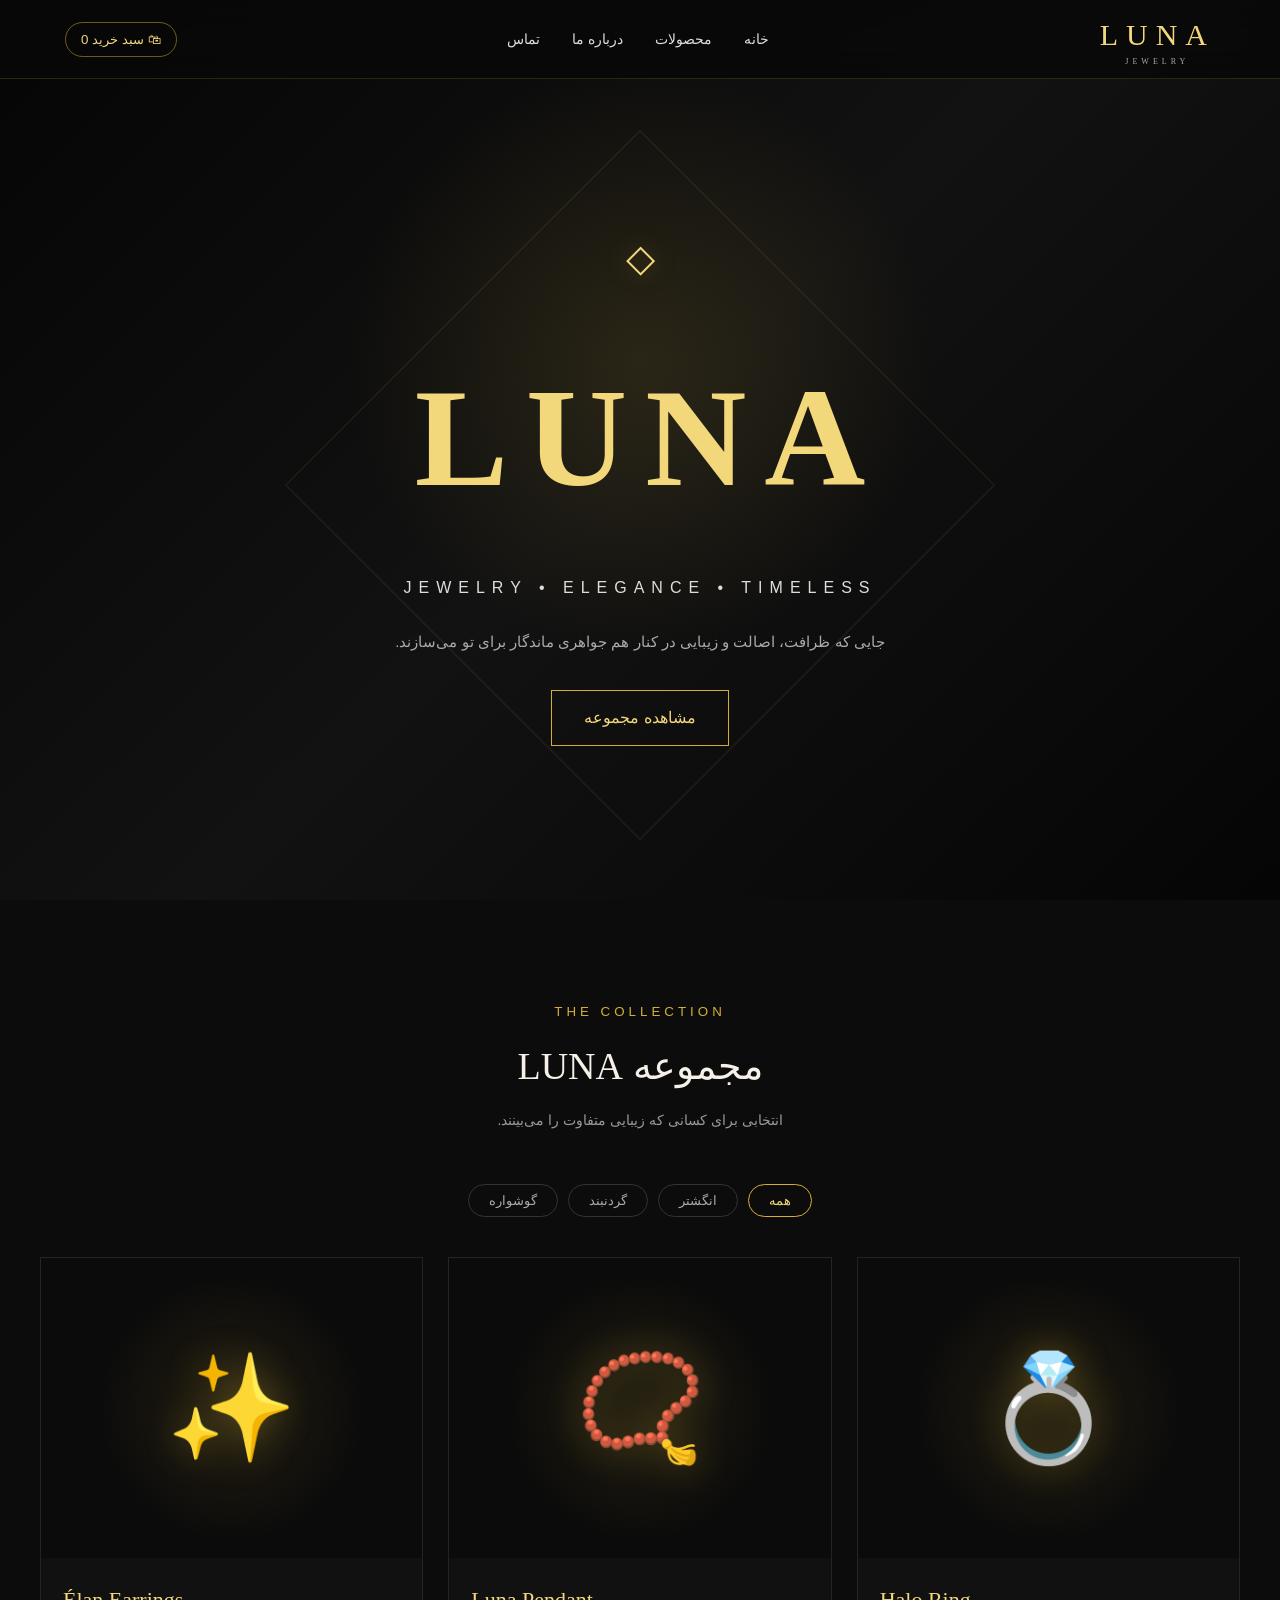
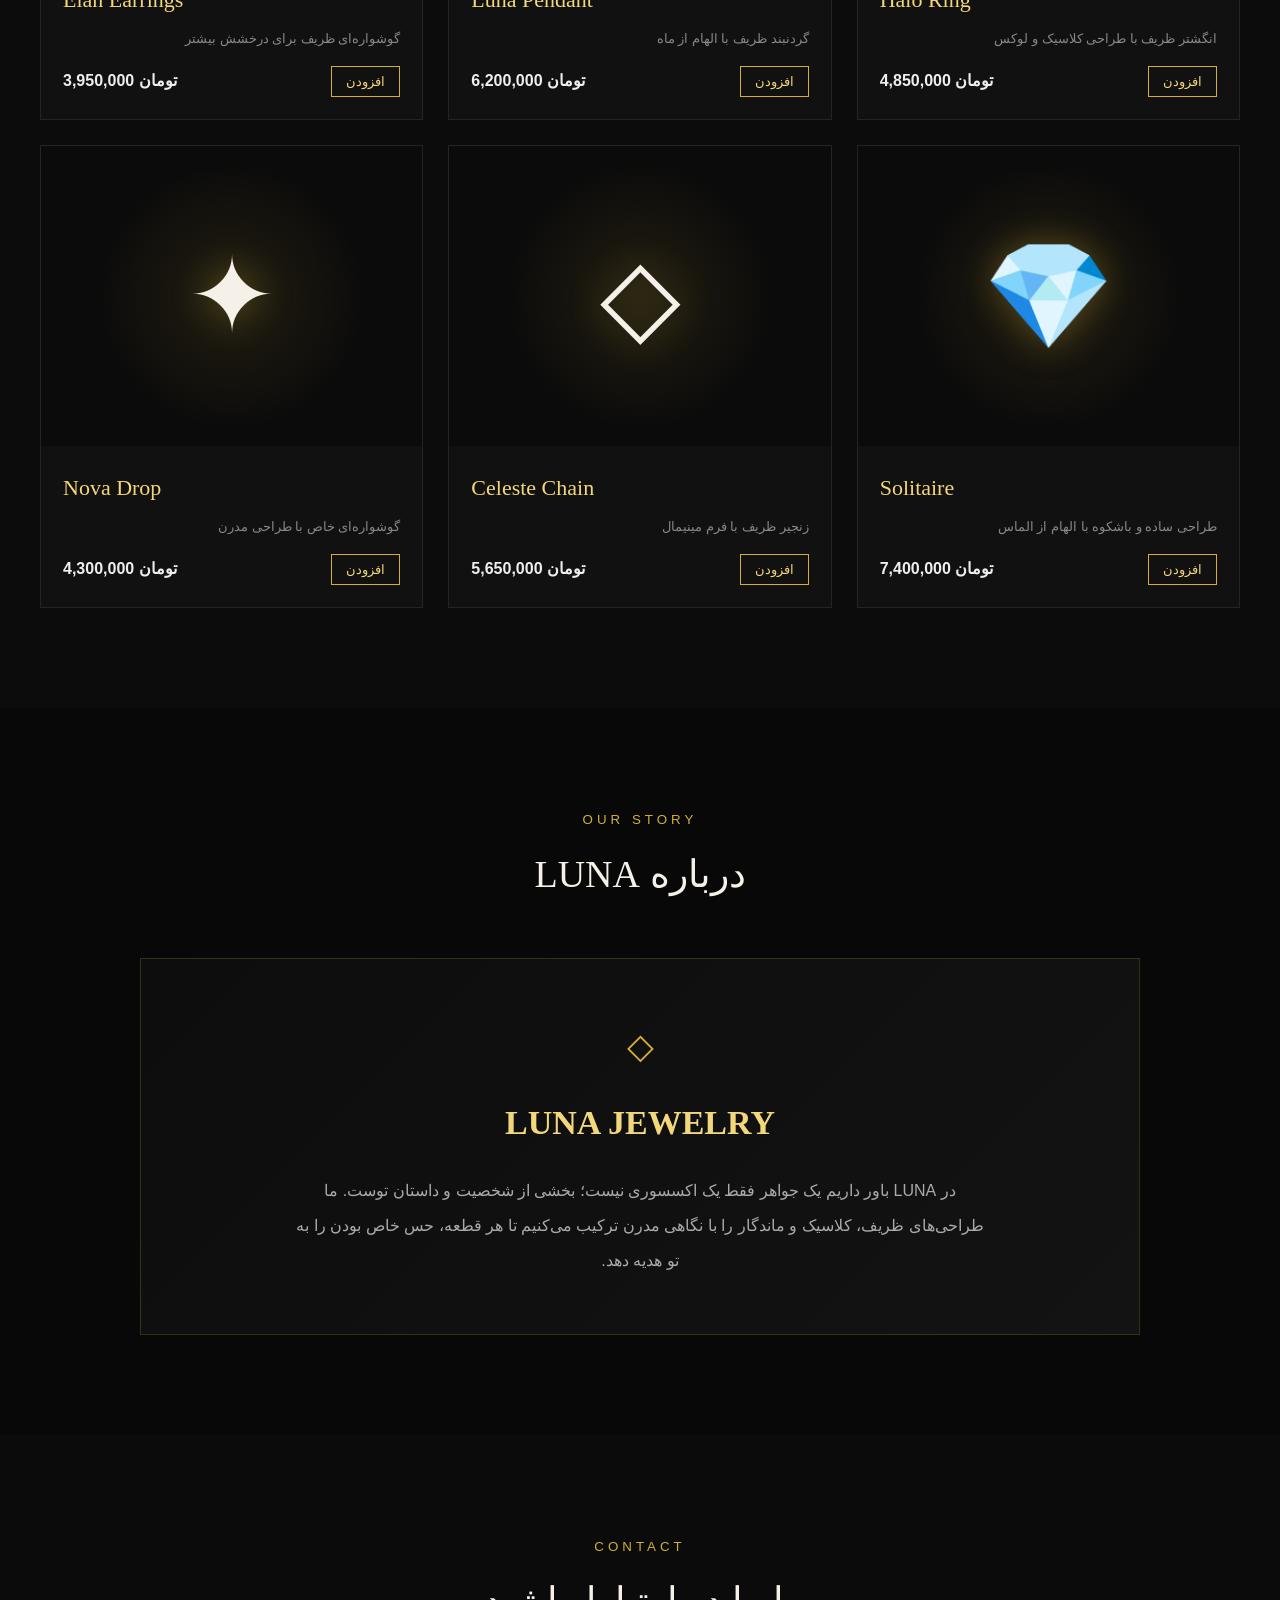
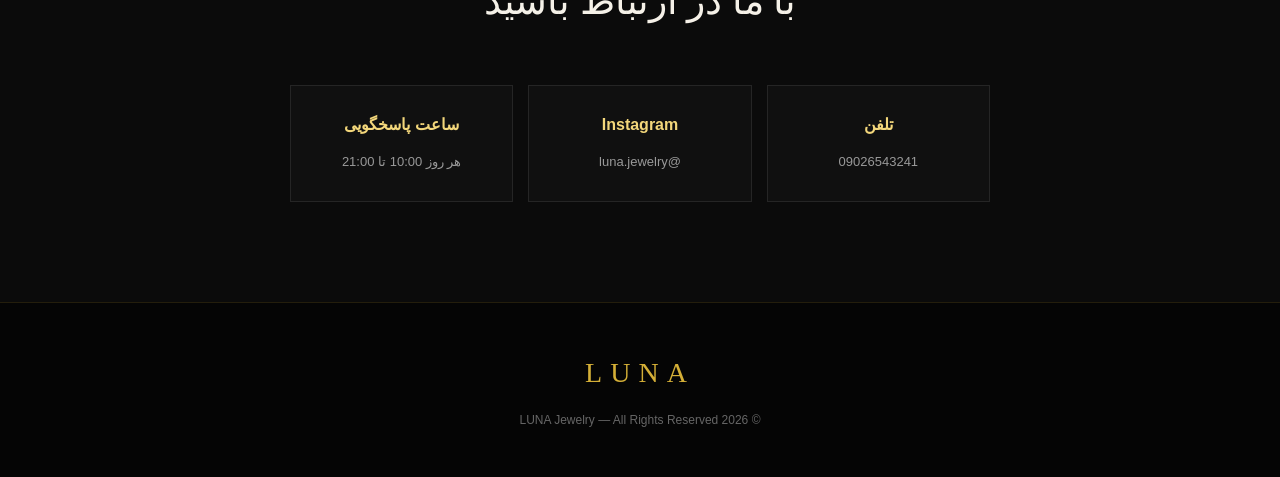
==== index.html @ c8510045 "Create index.html" ====
<!DOCTYPE html>
<html lang="fa" dir="rtl">
<head>
  <meta charset="UTF-8">
  <meta name="viewport" content="width=device-width, initial-scale=1.0">

  <title>LUNA Jewelry | جواهرات لوکس</title>

  <meta name="description" content="LUNA Jewelry - جواهرات لوکس با طراحی ظریف و ماندگار">
  <meta name="theme-color" content="#080808">

  <style>
    * {
      margin: 0;
      padding: 0;
      box-sizing: border-box;
    }

    html {
      scroll-behavior: smooth;
    }

    body {
      font-family: Tahoma, Arial, sans-serif;
      background: #080808;
      color: #f5f1e8;
      line-height: 1.8;
    }

    a {
      color: inherit;
      text-decoration: none;
    }

    button {
      font-family: inherit;
    }

    :root {
      --gold: #d4af37;
      --gold-light: #f3d77b;
      --dark: #080808;
      --dark2: #111111;
      --gray: #a7a7a7;
      --white: #f8f5ed;
    }

    /* NAVBAR */

    header {
      position: fixed;
      top: 0;
      width: 100%;
      z-index: 1000;
      background: rgba(8,8,8,.88);
      backdrop-filter: blur(15px);
      border-bottom: 1px solid rgba(212,175,55,.18);
    }

    nav {
      max-width: 1200px;
      margin: auto;
      height: 78px;
      display: flex;
      align-items: center;
      justify-content: space-between;
      padding: 0 25px;
    }

    .logo {
      font-family: Georgia, serif;
      font-size: 30px;
      letter-spacing: 8px;
      color: var(--gold-light);
      direction: ltr;
    }

    .logo span {
      display: block;
      font-family: Tahoma;
      font-size: 8px;
      letter-spacing: 4px;
      color: #aaa;
      text-align: center;
      margin-top: -7px;
    }

    nav ul {
      list-style: none;
      display: flex;
      gap: 32px;
    }

    nav ul a {
      color: #ddd;
      font-size: 14px;
      transition: .3s;
    }

    nav ul a:hover {
      color: var(--gold-light);
    }

    .cart-btn {
      border: 1px solid rgba(212,175,55,.5);
      background: transparent;
      color: var(--gold-light);
      padding: 9px 15px;
      border-radius: 30px;
      cursor: pointer;
      transition: .3s;
    }

    .cart-btn:hover {
      background: var(--gold);
      color: #000;
    }

    /* HERO */

    .hero {
      min-height: 100vh;
      padding: 150px 25px 80px;
      display: flex;
      align-items: center;
      justify-content: center;
      text-align: center;
      position: relative;
      overflow: hidden;
      background:
        radial-gradient(circle at 50% 40%, rgba(212,175,55,.13), transparent 35%),
        linear-gradient(135deg,#050505,#121212 50%,#050505);
    }

    .hero:before {
      content: "";
      position: absolute;
      width: 500px;
      height: 500px;
      border: 1px solid rgba(212,175,55,.13);
      transform: rotate(45deg);
    }

    .hero-content {
      position: relative;
      z-index: 2;
      max-width: 850px;
    }

    .diamond {
      color: var(--gold-light);
      font-size: 38px;
      margin-bottom: 20px;
      text-shadow: 0 0 25px rgba(212,175,55,.4);
    }

    .hero h1 {
      font-family: Georgia, serif;
      font-size: clamp(65px, 12vw, 140px);
      letter-spacing: 18px;
      color: var(--gold-light);
      direction: ltr;
      margin-left: 18px;
    }

    .hero h2 {
      font-size: 16px;
      font-weight: normal;
      letter-spacing: 7px;
      color: #ddd;
      margin: 10px 0 25px;
    }

    .hero p {
      color: #aaa;
      max-width: 600px;
      margin: auto;
      font-size: 15px;
    }

    .hero-btn {
      display: inline-block;
      margin-top: 35px;
      padding: 13px 32px;
      border: 1px solid var(--gold);
      color: var(--gold-light);
      transition: .3s;
    }

    .hero-btn:hover {
      background: var(--gold);
      color: #000;
      transform: translateY(-3px);
    }

    /* GENERAL */

    section {
      padding: 100px 25px;
    }

    .section-title {
      text-align: center;
      margin-bottom: 50px;
    }

    .section-title small {
      color: var(--gold);
      letter-spacing: 4px;
      direction: ltr;
      display: block;
      margin-bottom: 8px;
    }

    .section-title h2 {
      font-family: Georgia, serif;
      font-size: 38px;
      font-weight: normal;
    }

    .section-title p {
      color: #999;
      margin-top: 8px;
      font-size: 14px;
    }

    /* PRODUCTS */

    .products-section {
      background: #0c0c0c;
    }

    .filters {
      display: flex;
      justify-content: center;
      gap: 10px;
      margin-bottom: 40px;
      flex-wrap: wrap;
    }

    .filter {
      background: transparent;
      color: #aaa;
      border: 1px solid #333;
      padding: 8px 20px;
      cursor: pointer;
      border-radius: 30px;
      transition: .3s;
    }

    .filter:hover,
    .filter.active {
      border-color: var(--gold);
      color: var(--gold-light);
    }

    .products {
      max-width: 1200px;
      margin: auto;
      display: grid;
      grid-template-columns: repeat(3,1fr);
      gap: 25px;
    }

    .product {
      background: #111;
      border: 1px solid #242424;
      overflow: hidden;
      transition: .35s;
      position: relative;
    }

    .product:hover {
      transform: translateY(-7px);
      border-color: rgba(212,175,55,.5);
      box-shadow: 0 15px 40px rgba(0,0,0,.5);
    }

    .product-image {
      height: 300px;
      display: flex;
      align-items: center;
      justify-content: center;
      background:
        radial-gradient(circle,rgba(212,175,55,.12),transparent 55%),
        #0b0b0b;
      position: relative;
    }

    .jewel {
      font-size: 105px;
      filter: drop-shadow(0 0 18px rgba(212,175,55,.35));
      transition: .4s;
    }

    .product:hover .jewel {
      transform: scale(1.1) rotate(4deg);
    }

    .product-info {
      padding: 22px;
      text-align: right;
    }

    .product-info h3 {
      font-family: Georgia, serif;
      font-size: 22px;
      font-weight: normal;
      direction: ltr;
      text-align: left;
      color: var(--gold-light);
    }

    .product-info p {
      color: #888;
      font-size: 13px;
      margin: 8px 0 15px;
    }

    .product-bottom {
      display: flex;
      align-items: center;
      justify-content: space-between;
      direction: ltr;
    }

    .price {
      color: #eee;
      font-weight: bold;
    }

    .add-btn {
      background: transparent;
      border: 1px solid var(--gold);
      color: var(--gold-light);
      padding: 7px 14px;
      cursor: pointer;
      transition: .3s;
    }

    .add-btn:hover {
      background: var(--gold);
      color: #000;
    }

    /* ABOUT */

    .about {
      max-width: 1000px;
      margin: auto;
      text-align: center;
    }

    .about-box {
      border: 1px solid rgba(212,175,55,.2);
      padding: 55px 35px;
      background: linear-gradient(135deg,#0d0d0d,#131313);
    }

    .about-box .mini-diamond {
      color: var(--gold);
      font-size: 35px;
      margin-bottom: 15px;
    }

    .about-box h2 {
      font-family: Georgia,serif;
      font-size: 34px;
      color: var(--gold-light);
      direction: ltr;
      margin-bottom: 20px;
    }

    .about-box p {
      color: #aaa;
      max-width: 700px;
      margin: auto;
      line-height: 2.2;
    }

    /* CONTACT */

    .contact {
      background: #0b0b0b;
      text-align: center;
    }

    .contact-info {
      max-width: 700px;
      margin: auto;
      display: grid;
      grid-template-columns: repeat(3,1fr);
      gap: 15px;
    }

    .contact-card {
      padding: 25px 15px;
      border: 1px solid #252525;
      background: #101010;
    }

    .contact-card strong {
      display: block;
      color: var(--gold-light);
      margin-bottom: 7px;
    }

    .contact-card span {
      color: #999;
      font-size: 13px;
    }

    /* FOOTER */

    footer {
      padding: 45px 20px;
      background: #050505;
      text-align: center;
      border-top: 1px solid rgba(212,175,55,.15);
    }

    footer .footer-logo {
      font-family: Georgia,serif;
      color: var(--gold);
      font-size: 28px;
      letter-spacing: 8px;
      direction: ltr;
    }

    footer p {
      color: #666;
      margin-top: 12px;
      font-size: 12px;
    }

    /* CART */

    .cart-overlay {
      position: fixed;
      inset: 0;
      background: rgba(0,0,0,.7);
      z-index: 2000;
      display: none;
    }

    .cart-overlay.open {
      display: block;
    }

    .cart {
      position: absolute;
      right: 0;
      top: 0;
      height: 100%;
      width: min(400px,100%);
      background: #101010;
      border-left: 1px solid rgba(212,175,55,.3);
      padding: 25px;
      overflow-y: auto;
    }

    .cart-header {
      display: flex;
      justify-content: space-between;
      align-items: center;
      padding-bottom: 20px;
      border-bottom: 1px solid #292929;
    }

    .cart-header h2 {
      color: var(--gold-light);
      font-family: Georgia,serif;
      direction: ltr;
    }

    .close-cart {
      background: none;
      border: none;
      color: #aaa;
      font-size: 28px;
      cursor: pointer;
    }

    .cart-items {
      padding: 20px 0;
    }

    .cart-item {
      display: flex;
      align-items: center;
      gap: 12px;
      border-bottom: 1px solid #222;
      padding: 15px 0;
    }

    .cart-item-icon {
      font-size: 35px;
    }

    .cart-item-info {
      flex: 1;
    }

    .cart-item-info strong {
      display: block;
      color: #eee;
      direction: ltr;
      text-align: left;
    }

    .cart-item-info small {
      color: #888;
    }

    .quantity {
      display: flex;
      align-items: center;
      gap: 8px;
      direction: ltr;
    }

    .quantity button {
      width: 25px;
      height: 25px;
      background: transparent;
      border: 1px solid #444;
      color: #ddd;
      cursor: pointer;
    }

    .cart-total {
      border-top: 1px solid #333;
      padding-top: 20px;
      margin-top: 10px;
      display: flex;
      justify-content: space-between;
      color: var(--gold-light);
      font-size: 18px;
    }

    .checkout {
      width: 100%;
      margin-top: 20px;
      padding: 13px;
      border: none;
      background: var(--gold);
      color: #000;
      cursor: pointer;
      font-weight: bold;
    }

    .empty-cart {
      color: #777;
      text-align: center;
      padding: 50px 0;
    }

    /* MOBILE */

    @media(max-width:800px) {

      nav {
        height: 68px;
      }

      nav ul {
        display: none;
      }

      .logo {
        font-size: 25px;
      }

      .hero {
        padding-top: 120px;
      }

      .hero h1 {
        font-size: 65px;
        letter-spacing: 8px;
        margin-left: 8px;
      }

      .hero h2 {
        font-size: 12px;
        letter-spacing: 4px;
      }

      .products {
        grid-template-columns: repeat(2,1fr);
      }

      .product-image {
        height: 240px;
      }

      .jewel {
        font-size: 75px;
      }

      .contact-info {
        grid-template-columns: 1fr;
      }
    }

    @media(max-width:520px) {

      section {
        padding: 75px 15px;
      }

      .products {
        grid-template-columns: 1fr;
      }

      .product-image {
        height: 280px;
      }

      .hero h1 {
        font-size: 54px;
      }

      .section-title h2 {
        font-size: 30px;
      }
    }
  </style>
</head>

<body>

  <!-- HEADER -->

  <header>
    <nav>

      <a href="#" class="logo">
        LUNA
        <span>JEWELRY</span>
      </a>

      <ul>
        <li><a href="#home">خانه</a></li>
        <li><a href="#products">محصولات</a></li>
        <li><a href="#about">درباره ما</a></li>
        <li><a href="#contact">تماس</a></li>
      </ul>

      <button class="cart-btn" onclick="openCart()">
        🛍 سبد خرید
        <span id="cartCount">0</span>
      </button>

    </nav>
  </header>


  <!-- HERO -->

  <section class="hero" id="home">

    <div class="hero-content">

      <div class="diamond">◇</div>

      <h1>LUNA</h1>

      <h2>JEWELRY • ELEGANCE • TIMELESS</h2>

      <p>
        جایی که ظرافت، اصالت و زیبایی در کنار هم
        جواهری ماندگار برای تو می‌سازند.
      </p>

      <a href="#products" class="hero-btn">
        مشاهده مجموعه
      </a>

    </div>

  </section>


  <!-- PRODUCTS -->

  <section class="products-section" id="products">

    <div class="section-title">

      <small>THE COLLECTION</small>

      <h2>مجموعه LUNA</h2>

      <p>
        انتخابی برای کسانی که زیبایی متفاوت را می‌بینند.
      </p>

    </div>


    <div class="filters">

      <button class="filter active" data-filter="all">
        همه
      </button>

      <button class="filter" data-filter="ring">
        انگشتر
      </button>

      <button class="filter" data-filter="necklace">
        گردنبند
      </button>

      <button class="filter" data-filter="earring">
        گوشواره
      </button>

    </div>


    <div class="products">

      <!-- PRODUCT 1 -->

      <article class="product" data-category="ring">

        <div class="product-image">
          <div class="jewel">💍</div>
        </div>

        <div class="product-info">

          <h3>Halo Ring</h3>

          <p>
            انگشتر ظریف با طراحی کلاسیک و لوکس
          </p>

          <div class="product-bottom">

            <span class="price">
              4,850,000 تومان
            </span>

            <button
              class="add-btn"
              onclick="addToCart('Halo Ring',4850000,'💍')">
              افزودن
            </button>

          </div>

        </div>

      </article>


      <!-- PRODUCT 2 -->

      <article class="product" data-category="necklace">

        <div class="product-image">
          <div class="jewel">📿</div>
        </div>

        <div class="product-info">

          <h3>Luna Pendant</h3>

          <p>
            گردنبند ظریف با الهام از ماه
          </p>

          <div class="product-bottom">

            <span class="price">
              6,200,000 تومان
            </span>

            <button
              class="add-btn"
              onclick="addToCart('Luna Pendant',6200000,'📿')">
              افزودن
            </button>

          </div>

        </div>

      </article>


      <!-- PRODUCT 3 -->

      <article class="product" data-category="earring">

        <div class="product-image">
          <div class="jewel">✨</div>
        </div>

        <div class="product-info">

          <h3>Élan Earrings</h3>

          <p>
            گوشواره‌ای ظریف برای درخشش بیشتر
          </p>

          <div class="product-bottom">

            <span class="price">
              3,950,000 تومان
            </span>

            <button
              class="add-btn"
              onclick="addToCart('Élan Earrings',3950000,'✨')">
              افزودن
            </button>

          </div>

        </div>

      </article>


      <!-- PRODUCT 4 -->

      <article class="product" data-category="ring">

        <div class="product-image">
          <div class="jewel">💎</div>
        </div>

        <div class="product-info">

          <h3>Solitaire</h3>

          <p>
            طراحی ساده و باشکوه با الهام از الماس
          </p>

          <div class="product-bottom">

            <span class="price">
              7,400,000 تومان
            </span>

            <button
              class="add-btn"
              onclick="addToCart('Solitaire',7400000,'💎')">
              افزودن
            </button>

          </div>

        </div>

      </article>


      <!-- PRODUCT 5 -->

      <article class="product" data-category="necklace">

        <div class="product-image">
          <div class="jewel">◇</div>
        </div>

        <div class="product-info">

          <h3>Celeste Chain</h3>

          <p>
            زنجیر ظریف با فرم مینیمال
          </p>

          <div class="product-bottom">

            <span class="price">
              5,650,000 تومان
            </span>

            <button
              class="add-btn"
              onclick="addToCart('Celeste Chain',5650000,'◇')">
              افزودن
            </button>

          </div>

        </div>

      </article>


      <!-- PRODUCT 6 -->

      <article class="product" data-category="earring">

        <div class="product-image">
          <div class="jewel">✦</div>
        </div>

        <div class="product-info">

          <h3>Nova Drop</h3>

          <p>
            گوشواره‌ای خاص با طراحی مدرن
          </p>

          <div class="product-bottom">

            <span class="price">
              4,300,000 تومان
            </span>

            <button
              class="add-btn"
              onclick="addToCart('Nova Drop',4300000,'✦')">
              افزودن
            </button>

          </div>

        </div>

      </article>

    </div>

  </section>


  <!-- ABOUT -->

  <section id="about">

    <div class="about">

      <div class="section-title">
        <small>OUR STORY</small>
        <h2>درباره LUNA</h2>
      </div>

      <div class="about-box">

        <div class="mini-diamond">◇</div>

        <h2>LUNA JEWELRY</h2>

        <p>
          در LUNA باور داریم یک جواهر فقط یک اکسسوری نیست؛
          بخشی از شخصیت و داستان توست.
          ما طراحی‌های ظریف، کلاسیک و ماندگار را با
          نگاهی مدرن ترکیب می‌کنیم تا هر قطعه،
          حس خاص بودن را به تو هدیه دهد.
        </p>

      </div>

    </div>

  </section>


  <!-- CONTACT -->

  <section class="contact" id="contact">

    <div class="section-title">

      <small>CONTACT</small>

      <h2>با ما در ارتباط باشید</h2>

    </div>

    <div class="contact-info">

      <div class="contact-card">
        <strong>تلفن</strong>
        <span dir="ltr">09026543241</span>
      </div>

      <div class="contact-card">
        <strong>Instagram</strong>
        <span>@luna.jewelry</span>
      </div>

      <div class="contact-card">
        <strong>ساعت پاسخگویی</strong>
        <span>هر روز 10:00 تا 21:00</span>
      </div>

    </div>

  </section>


  <!-- FOOTER -->

  <footer>

    <div class="footer-logo">
      LUNA
    </div>

    <p>
      © 2026 LUNA Jewelry — All Rights Reserved
    </p>

  </footer>


  <!-- CART -->

  <div class="cart-overlay" id="cartOverlay">

    <div class="cart">

      <div class="cart-header">

        <h2>YOUR CART</h2>

        <button
          class="close-cart"
          onclick="closeCart()">
          ×
        </button>

      </div>

      <div class="cart-items" id="cartItems"></div>

      <div class="cart-total">

        <span>مجموع:</span>

        <strong id="cartTotal">
          0 تومان
        </strong>

      </div>

      <button
        class="checkout"
        onclick="checkout()">
        ادامه خرید
      </button>

    </div>

  </div>


  <script>

    /* PRODUCTS FILTER */

    const filters =
      document.querySelectorAll('.filter');

    const products =
      document.querySelectorAll('.product');

    filters.forEach(button => {

      button.addEventListener('click', () => {

        filters.forEach(btn =>
          btn.classList.remove('active')
        );

        button.classList.add('active');

        const category =
          button.dataset.filter;

        products.forEach(product => {

          if (
            category === 'all' ||
            product.dataset.category === category
          ) {
            product.style.display = '';
          } else {
            product.style.display = 'none';
          }

        });

      });

    });


    /* CART */

    let cart = [];


    function addToCart(name, price, icon) {

      const existing =
        cart.find(item => item.name === name);

      if (existing) {

        existing.quantity++;

      } else {

        cart.push({
          name,
          price,
          icon,
          quantity: 1
        });

      }

      updateCart();

      openCart();
    }


    function updateCart() {

      const cartItems =
        document.getElementById('cartItems');

      const cartCount =
        document.getElementById('cartCount');

      const cartTotal =
        document.getElementById('cartTotal');

      let total = 0;
      let count = 0;

      cartItems.innerHTML = '';

      if (cart.length === 0) {

        cartItems.innerHTML =
          '<div class="empty-cart">سبد خرید شما خالی است.</div>';

      }

      cart.forEach((item, index) => {

        total += item.price * item.quantity;

        count += item.quantity;

        const element =
          document.createElement('div');

        element.className = 'cart-item';

        element.innerHTML = `

          <div class="cart-item-icon">
            ${item.icon}
          </div>

          <div class="cart-item-info">

            <strong>${item.name}</strong>

            <small>
              ${formatPrice(item.price)} تومان
            </small>

          </div>

          <div class="quantity">

            <button
              onclick="changeQuantity(${index},-1)">
              −
            </button>

            <span>${item.quantity}</span>

            <button
              onclick="changeQuantity(${index},1)">
              +
            </button>

          </div>

        `;

        cartItems.appendChild(element);

      });

      cartCount.textContent = count;

      cartTotal.textContent =
        formatPrice(total) + ' تومان';

    }


    function changeQuantity(index, change) {

      cart[index].quantity += change;

      if (cart[index].quantity <= 0) {
        cart.splice(index, 1);
      }

      updateCart();

    }


    function formatPrice(number) {

      return number.toLocaleString('fa-IR');

    }


    function openCart() {

      document
        .getElementById('cartOverlay')
        .classList.add('open');

    }


    function closeCart() {

      document
        .getElementById('cartOverlay')
        .classList.remove('open');

    }


    function checkout() {

      if (cart.length === 0) {

        alert('سبد خرید شما خالی است.');

        return;
      }

      alert(
        'سفارش شما ثبت شد. برای اتصال به درگاه پرداخت باید سیستم پرداخت واقعی به سایت اضافه شود.'
      );

    }


    document
      .getElementById('cartOverlay')
      .addEventListener('click', function(e) {

        if (e.target === this) {
          closeCart();
        }

      });


    updateCart();

  </script>

</body>
</html>
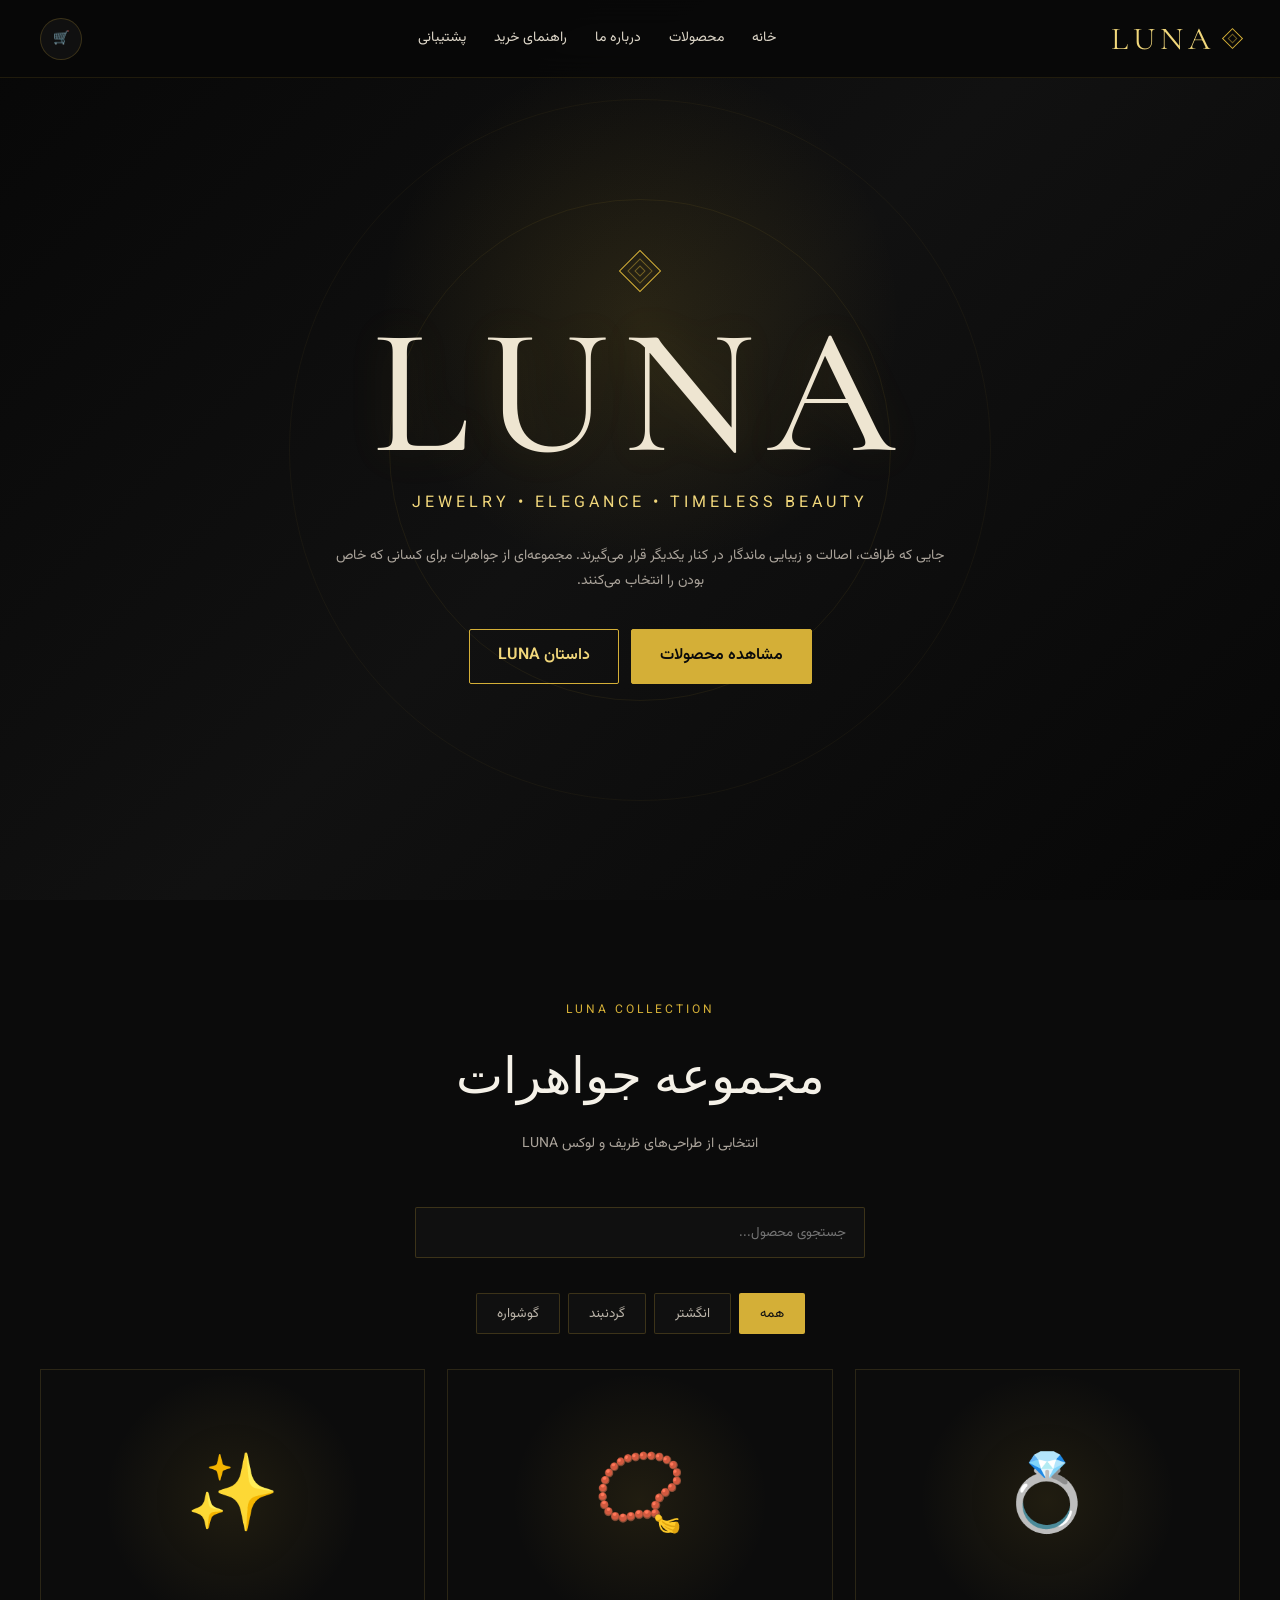
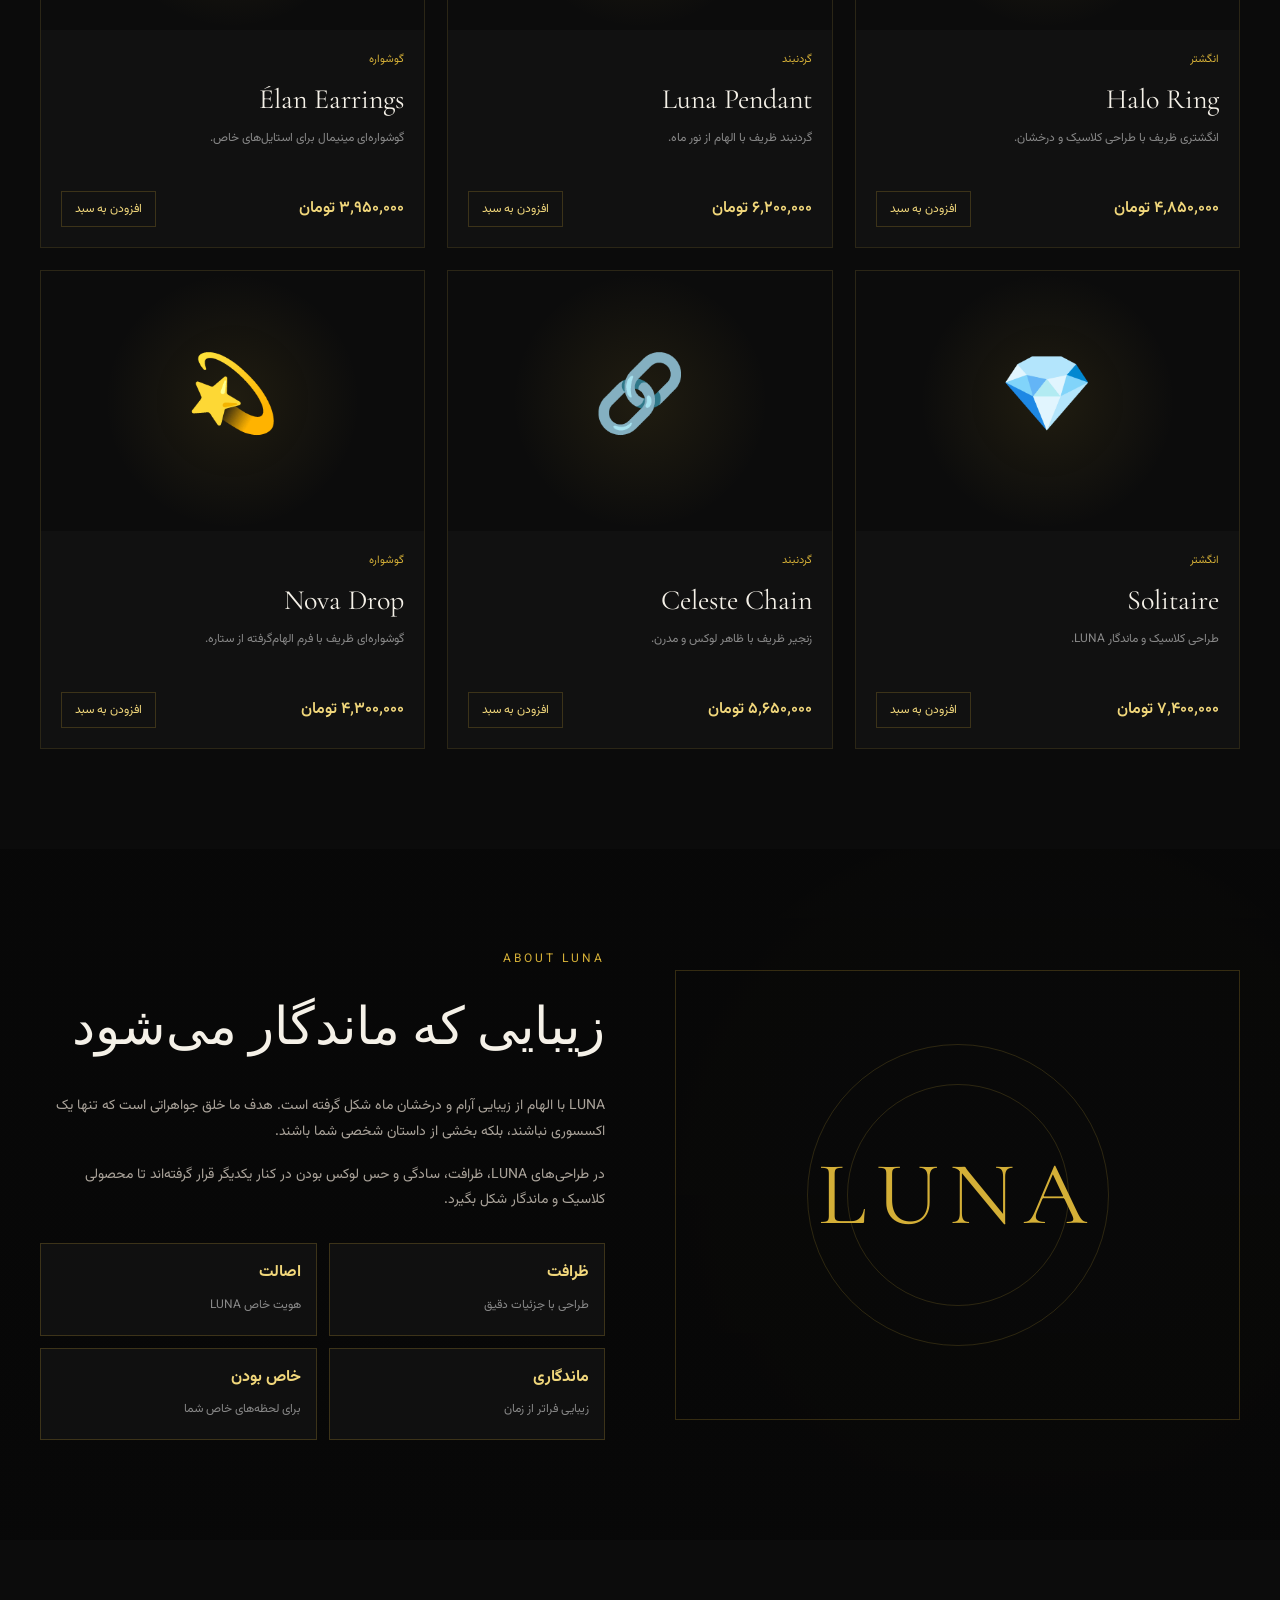
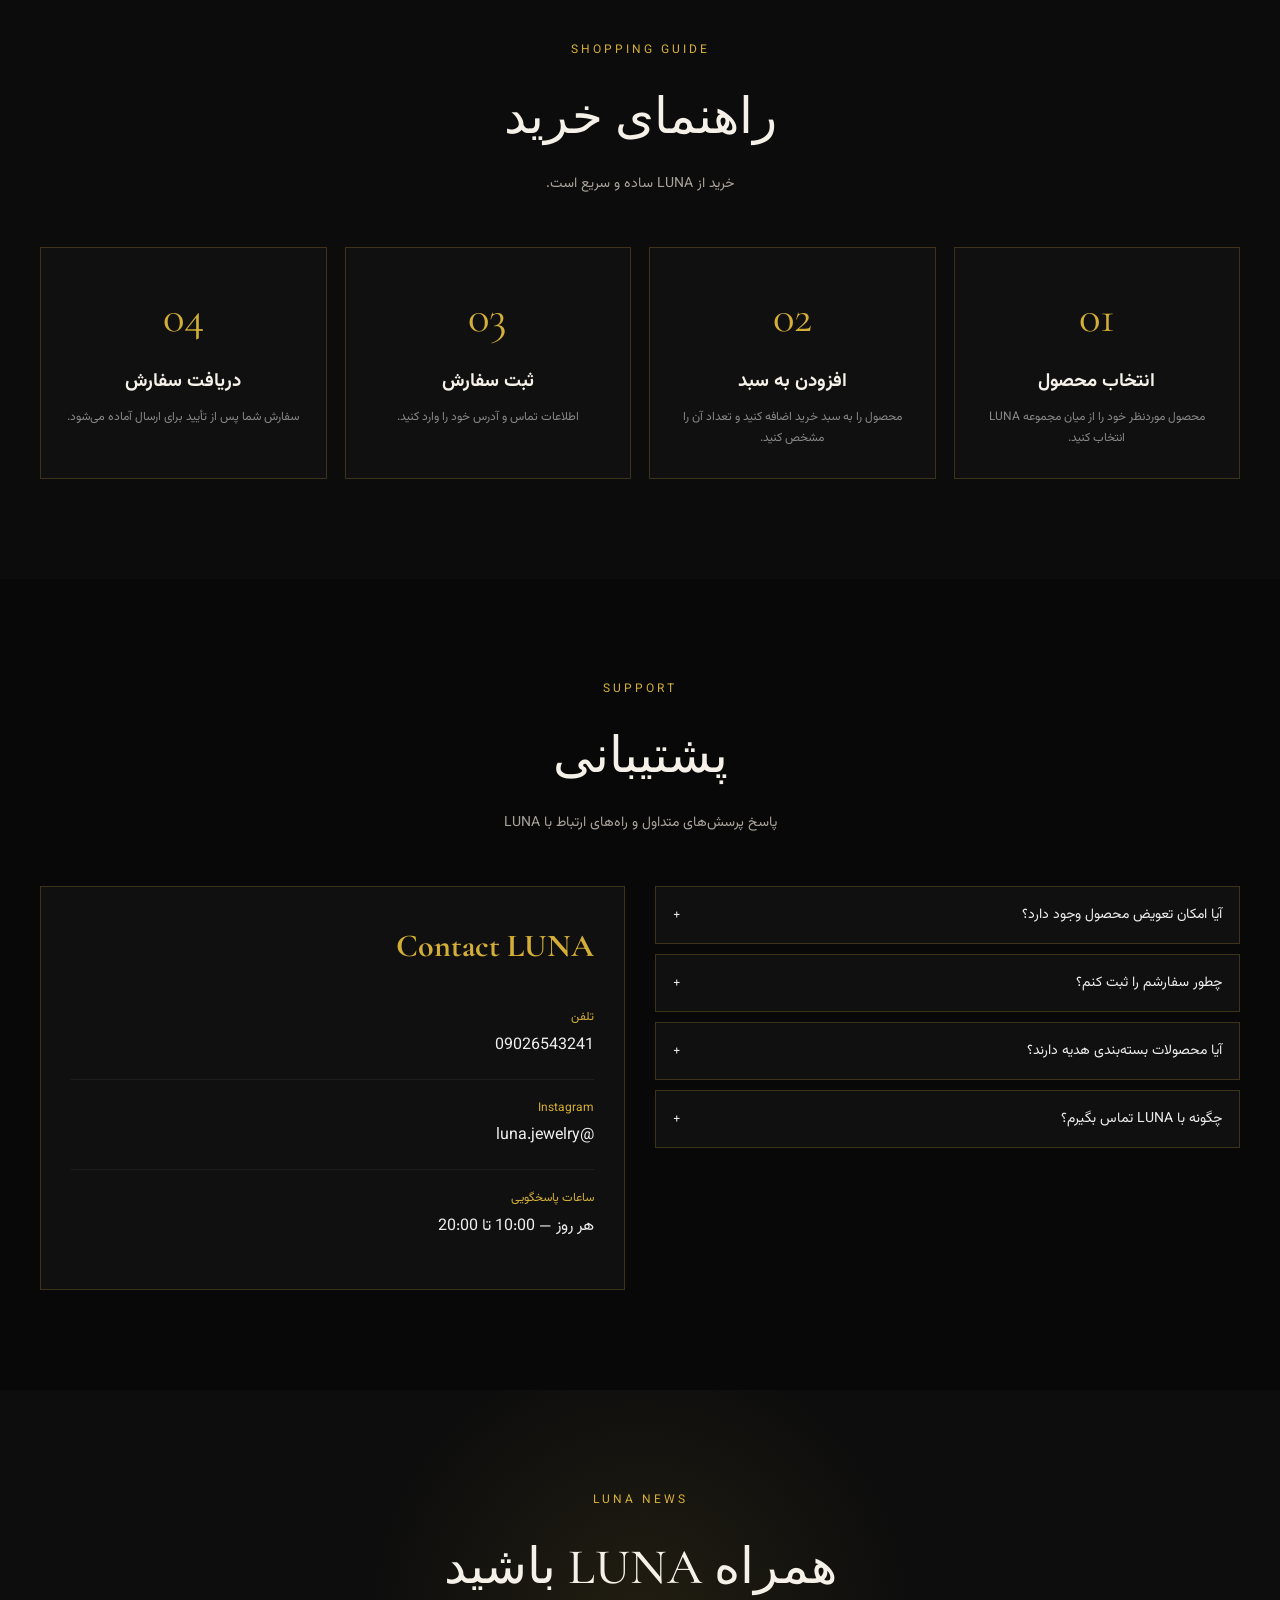
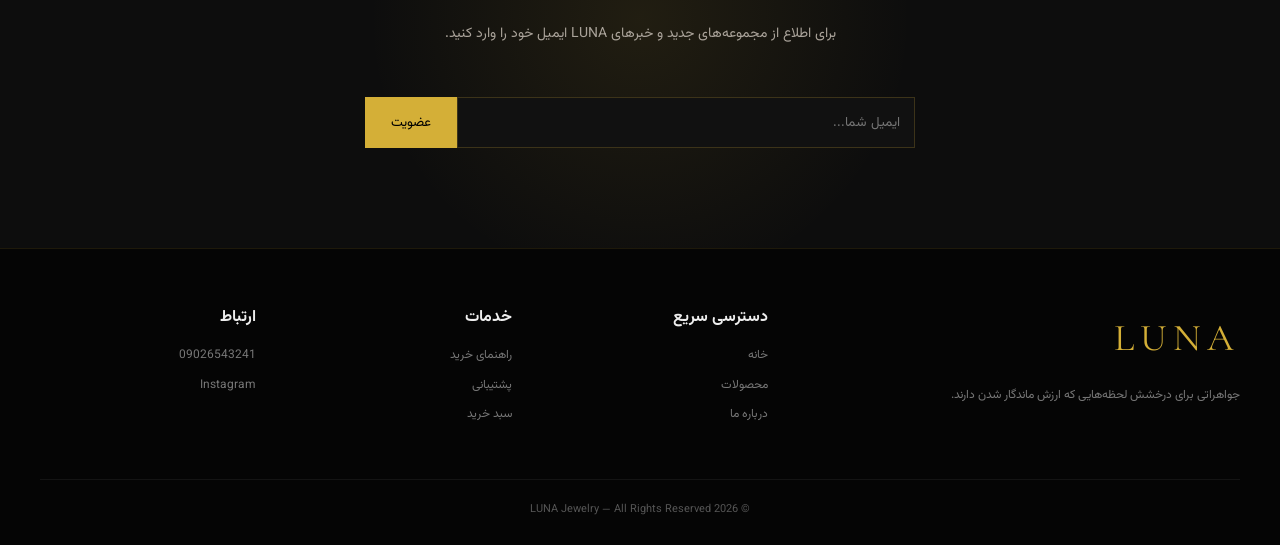
==== commit 8f275aeb: "Update index.html" ====
--- a/index.html
+++ b/index.html
@@ -1,1283 +1,2490 @@
 <!DOCTYPE html>
 <html lang="fa" dir="rtl">
 <head>
-  <meta charset="UTF-8">
-  <meta name="viewport" content="width=device-width, initial-scale=1.0">
-
-  <title>LUNA Jewelry | جواهرات لوکس</title>
-
-  <meta name="description" content="LUNA Jewelry - جواهرات لوکس با طراحی ظریف و ماندگار">
-  <meta name="theme-color" content="#080808">
-
-  <style>
-    * {
-      margin: 0;
-      padding: 0;
-      box-sizing: border-box;
-    }
-
-    html {
-      scroll-behavior: smooth;
-    }
-
-    body {
-      font-family: Tahoma, Arial, sans-serif;
-      background: #080808;
-      color: #f5f1e8;
-      line-height: 1.8;
-    }
-
-    a {
-      color: inherit;
-      text-decoration: none;
-    }
-
-    button {
-      font-family: inherit;
-    }
-
-    :root {
-      --gold: #d4af37;
-      --gold-light: #f3d77b;
-      --dark: #080808;
-      --dark2: #111111;
-      --gray: #a7a7a7;
-      --white: #f8f5ed;
-    }
-
-    /* NAVBAR */
-
-    header {
-      position: fixed;
-      top: 0;
-      width: 100%;
-      z-index: 1000;
-      background: rgba(8,8,8,.88);
-      backdrop-filter: blur(15px);
-      border-bottom: 1px solid rgba(212,175,55,.18);
-    }
-
-    nav {
-      max-width: 1200px;
-      margin: auto;
-      height: 78px;
-      display: flex;
-      align-items: center;
-      justify-content: space-between;
-      padding: 0 25px;
-    }
-
-    .logo {
-      font-family: Georgia, serif;
-      font-size: 30px;
-      letter-spacing: 8px;
-      color: var(--gold-light);
-      direction: ltr;
-    }
-
-    .logo span {
-      display: block;
-      font-family: Tahoma;
-      font-size: 8px;
-      letter-spacing: 4px;
-      color: #aaa;
-      text-align: center;
-      margin-top: -7px;
-    }
-
-    nav ul {
-      list-style: none;
-      display: flex;
-      gap: 32px;
-    }
-
-    nav ul a {
-      color: #ddd;
-      font-size: 14px;
-      transition: .3s;
-    }
-
-    nav ul a:hover {
-      color: var(--gold-light);
-    }
-
-    .cart-btn {
-      border: 1px solid rgba(212,175,55,.5);
-      background: transparent;
-      color: var(--gold-light);
-      padding: 9px 15px;
-      border-radius: 30px;
-      cursor: pointer;
-      transition: .3s;
-    }
-
-    .cart-btn:hover {
-      background: var(--gold);
-      color: #000;
-    }
-
-    /* HERO */
-
-    .hero {
-      min-height: 100vh;
-      padding: 150px 25px 80px;
-      display: flex;
-      align-items: center;
-      justify-content: center;
-      text-align: center;
-      position: relative;
-      overflow: hidden;
-      background:
-        radial-gradient(circle at 50% 40%, rgba(212,175,55,.13), transparent 35%),
-        linear-gradient(135deg,#050505,#121212 50%,#050505);
-    }
-
-    .hero:before {
-      content: "";
-      position: absolute;
-      width: 500px;
-      height: 500px;
-      border: 1px solid rgba(212,175,55,.13);
-      transform: rotate(45deg);
-    }
-
-    .hero-content {
-      position: relative;
-      z-index: 2;
-      max-width: 850px;
-    }
-
-    .diamond {
-      color: var(--gold-light);
-      font-size: 38px;
-      margin-bottom: 20px;
-      text-shadow: 0 0 25px rgba(212,175,55,.4);
-    }
-
-    .hero h1 {
-      font-family: Georgia, serif;
-      font-size: clamp(65px, 12vw, 140px);
-      letter-spacing: 18px;
-      color: var(--gold-light);
-      direction: ltr;
-      margin-left: 18px;
-    }
-
-    .hero h2 {
-      font-size: 16px;
-      font-weight: normal;
-      letter-spacing: 7px;
-      color: #ddd;
-      margin: 10px 0 25px;
-    }
-
-    .hero p {
-      color: #aaa;
-      max-width: 600px;
-      margin: auto;
-      font-size: 15px;
-    }
-
-    .hero-btn {
-      display: inline-block;
-      margin-top: 35px;
-      padding: 13px 32px;
-      border: 1px solid var(--gold);
-      color: var(--gold-light);
-      transition: .3s;
-    }
-
-    .hero-btn:hover {
-      background: var(--gold);
-      color: #000;
-      transform: translateY(-3px);
-    }
-
-    /* GENERAL */
-
-    section {
-      padding: 100px 25px;
-    }
-
-    .section-title {
-      text-align: center;
-      margin-bottom: 50px;
-    }
-
-    .section-title small {
-      color: var(--gold);
-      letter-spacing: 4px;
-      direction: ltr;
-      display: block;
-      margin-bottom: 8px;
-    }
-
-    .section-title h2 {
-      font-family: Georgia, serif;
-      font-size: 38px;
-      font-weight: normal;
-    }
-
-    .section-title p {
-      color: #999;
-      margin-top: 8px;
-      font-size: 14px;
-    }
-
-    /* PRODUCTS */
-
-    .products-section {
-      background: #0c0c0c;
-    }
-
-    .filters {
-      display: flex;
-      justify-content: center;
-      gap: 10px;
-      margin-bottom: 40px;
-      flex-wrap: wrap;
-    }
-
-    .filter {
-      background: transparent;
-      color: #aaa;
-      border: 1px solid #333;
-      padding: 8px 20px;
-      cursor: pointer;
-      border-radius: 30px;
-      transition: .3s;
-    }
-
-    .filter:hover,
-    .filter.active {
-      border-color: var(--gold);
-      color: var(--gold-light);
-    }
-
-    .products {
-      max-width: 1200px;
-      margin: auto;
-      display: grid;
-      grid-template-columns: repeat(3,1fr);
-      gap: 25px;
-    }
-
-    .product {
-      background: #111;
-      border: 1px solid #242424;
-      overflow: hidden;
-      transition: .35s;
-      position: relative;
-    }
-
-    .product:hover {
-      transform: translateY(-7px);
-      border-color: rgba(212,175,55,.5);
-      box-shadow: 0 15px 40px rgba(0,0,0,.5);
-    }
-
-    .product-image {
-      height: 300px;
-      display: flex;
-      align-items: center;
-      justify-content: center;
-      background:
-        radial-gradient(circle,rgba(212,175,55,.12),transparent 55%),
-        #0b0b0b;
-      position: relative;
-    }
-
-    .jewel {
-      font-size: 105px;
-      filter: drop-shadow(0 0 18px rgba(212,175,55,.35));
-      transition: .4s;
-    }
-
-    .product:hover .jewel {
-      transform: scale(1.1) rotate(4deg);
-    }
-
-    .product-info {
-      padding: 22px;
-      text-align: right;
-    }
-
-    .product-info h3 {
-      font-family: Georgia, serif;
-      font-size: 22px;
-      font-weight: normal;
-      direction: ltr;
-      text-align: left;
-      color: var(--gold-light);
-    }
-
-    .product-info p {
-      color: #888;
-      font-size: 13px;
-      margin: 8px 0 15px;
-    }
-
-    .product-bottom {
-      display: flex;
-      align-items: center;
-      justify-content: space-between;
-      direction: ltr;
-    }
-
-    .price {
-      color: #eee;
-      font-weight: bold;
-    }
-
-    .add-btn {
-      background: transparent;
-      border: 1px solid var(--gold);
-      color: var(--gold-light);
-      padding: 7px 14px;
-      cursor: pointer;
-      transition: .3s;
-    }
-
-    .add-btn:hover {
-      background: var(--gold);
-      color: #000;
-    }
-
-    /* ABOUT */
-
-    .about {
-      max-width: 1000px;
-      margin: auto;
-      text-align: center;
-    }
-
-    .about-box {
-      border: 1px solid rgba(212,175,55,.2);
-      padding: 55px 35px;
-      background: linear-gradient(135deg,#0d0d0d,#131313);
-    }
-
-    .about-box .mini-diamond {
-      color: var(--gold);
-      font-size: 35px;
-      margin-bottom: 15px;
-    }
-
-    .about-box h2 {
-      font-family: Georgia,serif;
-      font-size: 34px;
-      color: var(--gold-light);
-      direction: ltr;
-      margin-bottom: 20px;
-    }
-
-    .about-box p {
-      color: #aaa;
-      max-width: 700px;
-      margin: auto;
-      line-height: 2.2;
-    }
-
-    /* CONTACT */
-
-    .contact {
-      background: #0b0b0b;
-      text-align: center;
-    }
-
-    .contact-info {
-      max-width: 700px;
-      margin: auto;
-      display: grid;
-      grid-template-columns: repeat(3,1fr);
-      gap: 15px;
-    }
-
-    .contact-card {
-      padding: 25px 15px;
-      border: 1px solid #252525;
-      background: #101010;
-    }
-
-    .contact-card strong {
-      display: block;
-      color: var(--gold-light);
-      margin-bottom: 7px;
-    }
-
-    .contact-card span {
-      color: #999;
-      font-size: 13px;
-    }
-
-    /* FOOTER */
-
-    footer {
-      padding: 45px 20px;
-      background: #050505;
-      text-align: center;
-      border-top: 1px solid rgba(212,175,55,.15);
-    }
-
-    footer .footer-logo {
-      font-family: Georgia,serif;
-      color: var(--gold);
-      font-size: 28px;
-      letter-spacing: 8px;
-      direction: ltr;
-    }
-
-    footer p {
-      color: #666;
-      margin-top: 12px;
-      font-size: 12px;
-    }
-
-    /* CART */
-
-    .cart-overlay {
-      position: fixed;
-      inset: 0;
-      background: rgba(0,0,0,.7);
-      z-index: 2000;
-      display: none;
-    }
-
-    .cart-overlay.open {
-      display: block;
-    }
-
-    .cart {
-      position: absolute;
-      right: 0;
-      top: 0;
-      height: 100%;
-      width: min(400px,100%);
-      background: #101010;
-      border-left: 1px solid rgba(212,175,55,.3);
-      padding: 25px;
-      overflow-y: auto;
-    }
-
-    .cart-header {
-      display: flex;
-      justify-content: space-between;
-      align-items: center;
-      padding-bottom: 20px;
-      border-bottom: 1px solid #292929;
-    }
-
-    .cart-header h2 {
-      color: var(--gold-light);
-      font-family: Georgia,serif;
-      direction: ltr;
-    }
-
-    .close-cart {
-      background: none;
-      border: none;
-      color: #aaa;
-      font-size: 28px;
-      cursor: pointer;
-    }
-
-    .cart-items {
-      padding: 20px 0;
-    }
-
-    .cart-item {
-      display: flex;
-      align-items: center;
-      gap: 12px;
-      border-bottom: 1px solid #222;
-      padding: 15px 0;
-    }
-
-    .cart-item-icon {
-      font-size: 35px;
-    }
-
-    .cart-item-info {
-      flex: 1;
-    }
-
-    .cart-item-info strong {
-      display: block;
-      color: #eee;
-      direction: ltr;
-      text-align: left;
-    }
-
-    .cart-item-info small {
-      color: #888;
-    }
-
-    .quantity {
-      display: flex;
-      align-items: center;
-      gap: 8px;
-      direction: ltr;
-    }
-
-    .quantity button {
-      width: 25px;
-      height: 25px;
-      background: transparent;
-      border: 1px solid #444;
-      color: #ddd;
-      cursor: pointer;
-    }
-
-    .cart-total {
-      border-top: 1px solid #333;
-      padding-top: 20px;
-      margin-top: 10px;
-      display: flex;
-      justify-content: space-between;
-      color: var(--gold-light);
-      font-size: 18px;
-    }
-
-    .checkout {
-      width: 100%;
-      margin-top: 20px;
-      padding: 13px;
-      border: none;
-      background: var(--gold);
-      color: #000;
-      cursor: pointer;
-      font-weight: bold;
-    }
-
-    .empty-cart {
-      color: #777;
-      text-align: center;
-      padding: 50px 0;
-    }
-
-    /* MOBILE */
-
-    @media(max-width:800px) {
-
-      nav {
-        height: 68px;
-      }
-
-      nav ul {
-        display: none;
-      }
-
-      .logo {
-        font-size: 25px;
-      }
-
-      .hero {
-        padding-top: 120px;
-      }
-
-      .hero h1 {
-        font-size: 65px;
-        letter-spacing: 8px;
-        margin-left: 8px;
-      }
-
-      .hero h2 {
-        font-size: 12px;
-        letter-spacing: 4px;
-      }
-
-      .products {
-        grid-template-columns: repeat(2,1fr);
-      }
-
-      .product-image {
-        height: 240px;
-      }
-
-      .jewel {
-        font-size: 75px;
-      }
-
-      .contact-info {
-        grid-template-columns: 1fr;
-      }
-    }
-
-    @media(max-width:520px) {
-
-      section {
-        padding: 75px 15px;
-      }
-
-      .products {
-        grid-template-columns: 1fr;
-      }
-
-      .product-image {
-        height: 280px;
-      }
-
-      .hero h1 {
-        font-size: 54px;
-      }
-
-      .section-title h2 {
-        font-size: 30px;
-      }
-    }
-  </style>
+<meta charset="UTF-8">
+<meta name="viewport" content="width=device-width, initial-scale=1.0">
+<meta name="theme-color" content="#0b0b0b">
+
+<title>LUNA Jewelry | جواهرات لوکس</title>
+
+<link rel="preconnect" href="https://fonts.googleapis.com">
+<link rel="preconnect" href="https://fonts.gstatic.com" crossorigin>
+<link href="https://fonts.googleapis.com/css2?family=Cormorant+Garamond:wght@400;500;600;700&family=Vazirmatn:wght@300;400;500;600;700&display=swap" rel="stylesheet">
+
+<style>
+
+/* =========================
+   RESET
+========================= */
+
+*{
+    margin:0;
+    padding:0;
+    box-sizing:border-box;
+}
+
+html{
+    scroll-behavior:smooth;
+}
+
+body{
+    background:#080808;
+    color:#f5f1e8;
+    font-family:"Vazirmatn",sans-serif;
+    line-height:1.8;
+    overflow-x:hidden;
+}
+
+button,
+input{
+    font-family:inherit;
+}
+
+button{
+    cursor:pointer;
+}
+
+a{
+    text-decoration:none;
+    color:inherit;
+}
+
+img{
+    max-width:100%;
+}
+
+/* =========================
+   VARIABLES
+========================= */
+
+:root{
+    --gold:#d4af37;
+    --gold-light:#f1d77b;
+    --gold-dark:#96771c;
+    --black:#080808;
+    --black2:#101010;
+    --black3:#171717;
+    --text:#f5f1e8;
+    --muted:#aaa39a;
+    --border:rgba(212,175,55,.22);
+}
+
+/* =========================
+   SCROLLBAR
+========================= */
+
+::-webkit-scrollbar{
+    width:8px;
+}
+
+::-webkit-scrollbar-track{
+    background:#080808;
+}
+
+::-webkit-scrollbar-thumb{
+    background:#66521d;
+    border-radius:10px;
+}
+
+/* =========================
+   HEADER
+========================= */
+
+header{
+    position:fixed;
+    top:0;
+    right:0;
+    left:0;
+    height:78px;
+    background:rgba(8,8,8,.92);
+    backdrop-filter:blur(14px);
+    border-bottom:1px solid rgba(212,175,55,.12);
+    z-index:1000;
+}
+
+.nav{
+    max-width:1250px;
+    height:100%;
+    margin:auto;
+    padding:0 25px;
+    display:flex;
+    align-items:center;
+    justify-content:space-between;
+}
+
+.logo{
+    display:flex;
+    align-items:center;
+    gap:10px;
+}
+
+.logo-diamond{
+    width:15px;
+    height:15px;
+    border:1px solid var(--gold);
+    transform:rotate(45deg);
+    position:relative;
+}
+
+.logo-diamond:after{
+    content:"";
+    position:absolute;
+    inset:3px;
+    border:1px solid rgba(212,175,55,.5);
+}
+
+.logo-text{
+    font-family:"Cormorant Garamond",serif;
+    font-size:32px;
+    letter-spacing:5px;
+    color:var(--gold-light);
+}
+
+.menu{
+    display:flex;
+    align-items:center;
+    gap:28px;
+}
+
+.menu a{
+    color:#ddd6c8;
+    font-size:14px;
+    transition:.3s;
+}
+
+.menu a:hover{
+    color:var(--gold-light);
+}
+
+.header-actions{
+    display:flex;
+    align-items:center;
+    gap:12px;
+}
+
+.icon-btn{
+    width:42px;
+    height:42px;
+    border:1px solid var(--border);
+    background:#101010;
+    color:var(--gold-light);
+    border-radius:50%;
+    display:flex;
+    justify-content:center;
+    align-items:center;
+    position:relative;
+}
+
+.cart-count{
+    position:absolute;
+    top:-4px;
+    left:-3px;
+    min-width:19px;
+    height:19px;
+    background:var(--gold);
+    color:#111;
+    border-radius:50%;
+    font-size:11px;
+    display:none;
+    align-items:center;
+    justify-content:center;
+    font-weight:bold;
+}
+
+/* =========================
+   MOBILE MENU
+========================= */
+
+.mobile-menu-btn{
+    display:none;
+}
+
+/* =========================
+   HERO
+========================= */
+
+.hero{
+    min-height:100vh;
+    display:flex;
+    align-items:center;
+    justify-content:center;
+    position:relative;
+    overflow:hidden;
+    background:
+        radial-gradient(circle at 50% 35%,rgba(212,175,55,.13),transparent 30%),
+        linear-gradient(135deg,#070707,#111,#070707);
+}
+
+.hero:before{
+    content:"";
+    position:absolute;
+    width:500px;
+    height:500px;
+    border:1px solid rgba(212,175,55,.08);
+    border-radius:50%;
+}
+
+.hero:after{
+    content:"";
+    position:absolute;
+    width:700px;
+    height:700px;
+    border:1px solid rgba(212,175,55,.05);
+    border-radius:50%;
+}
+
+.hero-content{
+    position:relative;
+    z-index:2;
+    text-align:center;
+    max-width:850px;
+    padding:100px 20px 60px;
+}
+
+.hero-diamond{
+    width:30px;
+    height:30px;
+    border:1px solid var(--gold);
+    transform:rotate(45deg);
+    margin:0 auto 35px;
+    position:relative;
+}
+
+.hero-diamond:before,
+.hero-diamond:after{
+    content:"";
+    position:absolute;
+    border:1px solid rgba(212,175,55,.45);
+}
+
+.hero-diamond:before{
+    inset:5px;
+}
+
+.hero-diamond:after{
+    inset:10px;
+}
+
+.hero h1{
+    font-family:"Cormorant Garamond",serif;
+    font-size:clamp(80px,15vw,180px);
+    line-height:.8;
+    letter-spacing:14px;
+    font-weight:500;
+    color:#eee5d1;
+    text-shadow:0 0 45px rgba(212,175,55,.12);
+}
+
+.hero-subtitle{
+    margin-top:25px;
+    font-size:16px;
+    letter-spacing:4px;
+    color:var(--gold-light);
+}
+
+.hero-text{
+    max-width:620px;
+    margin:25px auto 35px;
+    color:#aaa39a;
+    font-size:14px;
+}
+
+.hero-buttons{
+    display:flex;
+    justify-content:center;
+    gap:12px;
+    flex-wrap:wrap;
+}
+
+.btn{
+    border:1px solid var(--gold);
+    background:var(--gold);
+    color:#0b0b0b;
+    padding:12px 28px;
+    border-radius:2px;
+    transition:.3s;
+    font-weight:600;
+}
+
+.btn:hover{
+    background:transparent;
+    color:var(--gold-light);
+}
+
+.btn-outline{
+    background:transparent;
+    color:var(--gold-light);
+}
+
+.btn-outline:hover{
+    background:var(--gold);
+    color:#111;
+}
+
+/* =========================
+   SECTIONS
+========================= */
+
+section{
+    padding:100px 20px;
+}
+
+.container{
+    max-width:1200px;
+    margin:auto;
+}
+
+.section-title{
+    text-align:center;
+    margin-bottom:50px;
+}
+
+.eyebrow{
+    color:var(--gold);
+    font-size:12px;
+    letter-spacing:3px;
+    margin-bottom:10px;
+}
+
+.section-title h2{
+    font-family:"Cormorant Garamond",serif;
+    font-size:50px;
+    font-weight:500;
+}
+
+.section-title p{
+    color:var(--muted);
+    font-size:14px;
+    max-width:650px;
+    margin:10px auto;
+}
+
+/* =========================
+   PRODUCTS
+========================= */
+
+.products-section{
+    background:#0b0b0b;
+}
+
+.filters{
+    display:flex;
+    justify-content:center;
+    gap:8px;
+    flex-wrap:wrap;
+    margin-bottom:35px;
+}
+
+.filter{
+    border:1px solid var(--border);
+    background:#101010;
+    color:#bcb5aa;
+    padding:9px 20px;
+    border-radius:2px;
+    transition:.3s;
+}
+
+.filter.active,
+.filter:hover{
+    background:var(--gold);
+    color:#111;
+}
+
+.search-box{
+    max-width:450px;
+    margin:0 auto 35px;
+    position:relative;
+}
+
+.search-box input{
+    width:100%;
+    padding:14px 18px;
+    background:#101010;
+    color:#fff;
+    border:1px solid var(--border);
+    outline:none;
+    border-radius:2px;
+}
+
+.search-box input:focus{
+    border-color:var(--gold);
+}
+
+.product-grid{
+    display:grid;
+    grid-template-columns:repeat(3,1fr);
+    gap:22px;
+}
+
+.product-card{
+    background:#111;
+    border:1px solid rgba(212,175,55,.13);
+    transition:.35s;
+    overflow:hidden;
+    position:relative;
+}
+
+.product-card:hover{
+    transform:translateY(-6px);
+    border-color:rgba(212,175,55,.45);
+    box-shadow:0 15px 45px rgba(0,0,0,.35);
+}
+
+.product-image{
+    height:260px;
+    display:flex;
+    align-items:center;
+    justify-content:center;
+    background:
+        radial-gradient(circle,rgba(212,175,55,.1),transparent 55%),
+        #0c0c0c;
+    font-size:75px;
+}
+
+.product-info{
+    padding:20px;
+}
+
+.product-category{
+    color:var(--gold);
+    font-size:11px;
+}
+
+.product-name{
+    font-family:"Cormorant Garamond",serif;
+    font-size:28px;
+    margin:4px 0;
+}
+
+.product-description{
+    color:#888;
+    font-size:12px;
+    min-height:48px;
+}
+
+.product-bottom{
+    display:flex;
+    align-items:center;
+    justify-content:space-between;
+    margin-top:15px;
+}
+
+.price{
+    color:var(--gold-light);
+    font-weight:600;
+}
+
+.add-cart{
+    border:1px solid var(--border);
+    background:transparent;
+    color:var(--gold-light);
+    padding:8px 13px;
+    font-size:12px;
+    transition:.3s;
+}
+
+.add-cart:hover{
+    background:var(--gold);
+    color:#111;
+}
+
+/* =========================
+   ABOUT
+========================= */
+
+.about{
+    background:
+        linear-gradient(rgba(8,8,8,.94),rgba(8,8,8,.96)),
+        radial-gradient(circle at 80% 50%,rgba(212,175,55,.1),transparent 35%);
+}
+
+.about-grid{
+    display:grid;
+    grid-template-columns:1fr 1fr;
+    gap:70px;
+    align-items:center;
+}
+
+.about-art{
+    min-height:450px;
+    border:1px solid var(--border);
+    display:flex;
+    justify-content:center;
+    align-items:center;
+    position:relative;
+}
+
+.about-art:before,
+.about-art:after{
+    content:"";
+    position:absolute;
+    border:1px solid rgba(212,175,55,.18);
+    border-radius:50%;
+}
+
+.about-art:before{
+    width:300px;
+    height:300px;
+}
+
+.about-art:after{
+    width:220px;
+    height:220px;
+}
+
+.big-luna{
+    font-family:"Cormorant Garamond",serif;
+    font-size:90px;
+    letter-spacing:10px;
+    color:var(--gold);
+    z-index:2;
+}
+
+.about-content h2{
+    font-family:"Cormorant Garamond",serif;
+    font-size:52px;
+    font-weight:500;
+    margin-bottom:20px;
+}
+
+.about-content p{
+    color:#aaa39a;
+    margin-bottom:18px;
+    font-size:14px;
+}
+
+.about-points{
+    display:grid;
+    grid-template-columns:1fr 1fr;
+    gap:12px;
+    margin-top:30px;
+}
+
+.about-point{
+    padding:15px;
+    border:1px solid var(--border);
+    background:#101010;
+}
+
+.about-point strong{
+    display:block;
+    color:var(--gold-light);
+    margin-bottom:3px;
+}
+
+.about-point span{
+    color:#888;
+    font-size:12px;
+}
+
+/* =========================
+   GUIDE
+========================= */
+
+.guide{
+    background:#0c0c0c;
+}
+
+.guide-grid{
+    display:grid;
+    grid-template-columns:repeat(4,1fr);
+    gap:18px;
+}
+
+.guide-card{
+    border:1px solid var(--border);
+    padding:28px 20px;
+    background:#101010;
+    text-align:center;
+    transition:.3s;
+}
+
+.guide-card:hover{
+    transform:translateY(-5px);
+    border-color:var(--gold);
+}
+
+.guide-number{
+    font-family:"Cormorant Garamond",serif;
+    font-size:45px;
+    color:var(--gold);
+}
+
+.guide-card h3{
+    margin:8px 0;
+}
+
+.guide-card p{
+    color:#888;
+    font-size:12px;
+}
+
+/* =========================
+   SUPPORT
+========================= */
+
+.support{
+    background:#080808;
+}
+
+.support-grid{
+    display:grid;
+    grid-template-columns:1fr 1fr;
+    gap:30px;
+}
+
+.faq{
+    border:1px solid var(--border);
+    margin-bottom:10px;
+    background:#101010;
+}
+
+.faq-question{
+    width:100%;
+    padding:17px;
+    background:none;
+    border:0;
+    color:#eee;
+    text-align:right;
+    display:flex;
+    justify-content:space-between;
+    font-size:14px;
+}
+
+.faq-answer{
+    max-height:0;
+    overflow:hidden;
+    transition:.3s;
+    color:#888;
+    font-size:13px;
+    padding:0 17px;
+}
+
+.faq.open .faq-answer{
+    max-height:150px;
+    padding:0 17px 17px;
+}
+
+.contact-box{
+    border:1px solid var(--border);
+    padding:30px;
+    background:#101010;
+}
+
+.contact-item{
+    padding:18px 0;
+    border-bottom:1px solid rgba(255,255,255,.06);
+}
+
+.contact-item:last-child{
+    border-bottom:0;
+}
+
+.contact-label{
+    color:var(--gold);
+    font-size:12px;
+}
+
+.contact-value{
+    color:#eee;
+    margin-top:3px;
+}
+
+/* =========================
+   NEWSLETTER
+========================= */
+
+.newsletter{
+    background:
+        radial-gradient(circle at center,rgba(212,175,55,.1),transparent 40%),
+        #0d0d0d;
+    text-align:center;
+}
+
+.newsletter-form{
+    max-width:550px;
+    margin:25px auto 0;
+    display:flex;
+}
+
+.newsletter-form input{
+    flex:1;
+    padding:14px;
+    background:#111;
+    border:1px solid var(--border);
+    color:#fff;
+    outline:none;
+}
+
+.newsletter-form button{
+    padding:0 25px;
+    background:var(--gold);
+    border:1px solid var(--gold);
+}
+
+/* =========================
+   FOOTER
+========================= */
+
+footer{
+    padding:55px 20px 25px;
+    background:#050505;
+    border-top:1px solid rgba(212,175,55,.12);
+}
+
+.footer-grid{
+    max-width:1200px;
+    margin:auto;
+    display:grid;
+    grid-template-columns:2fr 1fr 1fr 1fr;
+    gap:40px;
+}
+
+.footer-logo{
+    font-family:"Cormorant Garamond",serif;
+    font-size:38px;
+    letter-spacing:6px;
+    color:var(--gold);
+}
+
+.footer-description{
+    color:#777;
+    font-size:12px;
+    max-width:350px;
+    margin-top:12px;
+}
+
+.footer-col h4{
+    color:#eee;
+    margin-bottom:12px;
+}
+
+.footer-col a{
+    display:block;
+    color:#777;
+    font-size:12px;
+    margin:8px 0;
+}
+
+.footer-col a:hover{
+    color:var(--gold);
+}
+
+.copyright{
+    max-width:1200px;
+    margin:45px auto 0;
+    padding-top:20px;
+    border-top:1px solid rgba(255,255,255,.06);
+    text-align:center;
+    color:#555;
+    font-size:11px;
+}
+
+/* =========================
+   CART DRAWER
+========================= */
+
+.overlay{
+    position:fixed;
+    inset:0;
+    background:rgba(0,0,0,.7);
+    z-index:1998;
+    display:none;
+}
+
+.overlay.active{
+    display:block;
+}
+
+.cart-drawer{
+    position:fixed;
+    top:0;
+    left:-430px;
+    width:420px;
+    max-width:92%;
+    height:100vh;
+    background:#0d0d0d;
+    border-right:1px solid var(--border);
+    z-index:1999;
+    transition:.35s;
+    display:flex;
+    flex-direction:column;
+}
+
+.cart-drawer.open{
+    left:0;
+}
+
+.cart-head{
+    padding:25px;
+    border-bottom:1px solid var(--border);
+    display:flex;
+    align-items:center;
+    justify-content:space-between;
+}
+
+.cart-head h3{
+    font-family:"Cormorant Garamond",serif;
+    font-size:30px;
+}
+
+.close-cart{
+    background:none;
+    border:0;
+    color:#aaa;
+    font-size:24px;
+}
+
+.cart-items{
+    flex:1;
+    overflow:auto;
+    padding:20px;
+}
+
+.empty-cart{
+    text-align:center;
+    color:#777;
+    margin-top:100px;
+}
+
+.cart-item{
+    display:flex;
+    gap:12px;
+    padding:15px 0;
+    border-bottom:1px solid rgba(255,255,255,.06);
+}
+
+.cart-item-image{
+    width:70px;
+    height:70px;
+    background:#151515;
+    display:flex;
+    justify-content:center;
+    align-items:center;
+    font-size:30px;
+}
+
+.cart-item-info{
+    flex:1;
+}
+
+.cart-item-name{
+    color:#eee;
+}
+
+.cart-item-price{
+    color:var(--gold);
+    font-size:12px;
+}
+
+.qty{
+    display:flex;
+    align-items:center;
+    gap:7px;
+    margin-top:7px;
+}
+
+.qty button{
+    width:24px;
+    height:24px;
+    background:#191919;
+    border:1px solid var(--border);
+    color:var(--gold);
+}
+
+.remove{
+    color:#777;
+    background:none;
+    border:0;
+    font-size:11px;
+}
+
+.cart-footer{
+    padding:20px;
+    border-top:1px solid var(--border);
+}
+
+.total{
+    display:flex;
+    justify-content:space-between;
+    margin-bottom:15px;
+}
+
+.total strong{
+    color:var(--gold-light);
+}
+
+/* =========================
+   TOAST
+========================= */
+
+.toast{
+    position:fixed;
+    bottom:25px;
+    right:25px;
+    background:#151515;
+    border:1px solid var(--gold);
+    color:#eee;
+    padding:13px 20px;
+    z-index:3000;
+    transform:translateY(100px);
+    opacity:0;
+    transition:.3s;
+    font-size:13px;
+}
+
+.toast.show{
+    transform:translateY(0);
+    opacity:1;
+}
+
+/* =========================
+   MODAL
+========================= */
+
+.modal{
+    position:fixed;
+    inset:0;
+    background:rgba(0,0,0,.82);
+    z-index:2500;
+    display:none;
+    align-items:center;
+    justify-content:center;
+    padding:20px;
+}
+
+.modal.active{
+    display:flex;
+}
+
+.modal-box{
+    width:500px;
+    max-width:100%;
+    background:#111;
+    border:1px solid var(--border);
+    padding:35px;
+    position:relative;
+}
+
+.modal-close{
+    position:absolute;
+    left:15px;
+    top:10px;
+    background:none;
+    border:0;
+    color:#999;
+    font-size:24px;
+}
+
+.modal-box h3{
+    font-family:"Cormorant Garamond",serif;
+    font-size:35px;
+    color:var(--gold);
+    margin-bottom:15px;
+}
+
+.checkout-input{
+    width:100%;
+    background:#0b0b0b;
+    color:#fff;
+    border:1px solid var(--border);
+    padding:12px;
+    margin:7px 0;
+    outline:none;
+}
+
+.checkout-input:focus{
+    border-color:var(--gold);
+}
+
+.checkout-summary{
+    margin:15px 0;
+    padding:15px;
+    background:#0b0b0b;
+}
+
+/* =========================
+   RESPONSIVE
+========================= */
+
+@media(max-width:900px){
+
+    .menu{
+        display:none;
+    }
+
+    .mobile-menu-btn{
+        display:flex;
+        width:42px;
+        height:42px;
+        border:1px solid var(--border);
+        background:#101010;
+        color:var(--gold);
+        align-items:center;
+        justify-content:center;
+    }
+
+    .nav.mobile-open .menu{
+        position:absolute;
+        top:78px;
+        right:0;
+        left:0;
+        display:flex;
+        flex-direction:column;
+        gap:0;
+        background:#0c0c0c;
+        border-bottom:1px solid var(--border);
+    }
+
+    .nav.mobile-open .menu a{
+        width:100%;
+        padding:15px 25px;
+        border-bottom:1px solid rgba(255,255,255,.05);
+    }
+
+    .product-grid{
+        grid-template-columns:repeat(2,1fr);
+    }
+
+    .about-grid,
+    .support-grid{
+        grid-template-columns:1fr;
+    }
+
+    .guide-grid{
+        grid-template-columns:repeat(2,1fr);
+    }
+
+    .footer-grid{
+        grid-template-columns:1fr 1fr;
+    }
+}
+
+@media(max-width:600px){
+
+    header{
+        height:68px;
+    }
+
+    .nav{
+        padding:0 15px;
+    }
+
+    .logo-text{
+        font-size:27px;
+    }
+
+    .hero-content{
+        padding-top:110px;
+    }
+
+    .hero h1{
+        font-size:72px;
+        letter-spacing:7px;
+    }
+
+    .hero-subtitle{
+        font-size:12px;
+        letter-spacing:2px;
+    }
+
+    section{
+        padding:75px 15px;
+    }
+
+    .section-title h2{
+        font-size:40px;
+    }
+
+    .product-grid{
+        grid-template-columns:1fr;
+    }
+
+    .guide-grid{
+        grid-template-columns:1fr;
+    }
+
+    .about-points{
+        grid-template-columns:1fr;
+    }
+
+    .about-art{
+        min-height:320px;
+    }
+
+    .big-luna{
+        font-size:65px;
+    }
+
+    .footer-grid{
+        grid-template-columns:1fr;
+    }
+
+    .newsletter-form{
+        flex-direction:column;
+        gap:8px;
+    }
+
+    .newsletter-form button{
+        padding:13px;
+    }
+
+    .cart-drawer{
+        width:92%;
+    }
+}
+
+</style>
 </head>
 
 <body>
 
-  <!-- HEADER -->
-
-  <header>
-    <nav>
-
-      <a href="#" class="logo">
-        LUNA
-        <span>JEWELRY</span>
-      </a>
-
-      <ul>
-        <li><a href="#home">خانه</a></li>
-        <li><a href="#products">محصولات</a></li>
-        <li><a href="#about">درباره ما</a></li>
-        <li><a href="#contact">تماس</a></li>
-      </ul>
-
-      <button class="cart-btn" onclick="openCart()">
-        🛍 سبد خرید
-        <span id="cartCount">0</span>
-      </button>
-
-    </nav>
-  </header>
-
-
-  <!-- HERO -->
-
-  <section class="hero" id="home">
+<!-- =========================
+     HEADER
+========================= -->
+
+<header>
+
+<nav class="nav" id="nav">
+
+    <a href="#home" class="logo">
+        <span class="logo-diamond"></span>
+        <span class="logo-text">LUNA</span>
+    </a>
+
+    <div class="menu">
+
+        <a href="#home">خانه</a>
+        <a href="#products">محصولات</a>
+        <a href="#about">درباره ما</a>
+        <a href="#guide">راهنمای خرید</a>
+        <a href="#support">پشتیبانی</a>
+
+    </div>
+
+    <div class="header-actions">
+
+        <button class="icon-btn" onclick="openCart()" aria-label="سبد خرید">
+            🛒
+            <span class="cart-count" id="cartCount">0</span>
+        </button>
+
+        <button class="mobile-menu-btn" onclick="toggleMobileMenu()">
+            ☰
+        </button>
+
+    </div>
+
+</nav>
+
+</header>
+
+
+<!-- =========================
+     HERO
+========================= -->
+
+<main>
+
+<section class="hero" id="home">
 
     <div class="hero-content">
 
-      <div class="diamond">◇</div>
-
-      <h1>LUNA</h1>
-
-      <h2>JEWELRY • ELEGANCE • TIMELESS</h2>
-
-      <p>
-        جایی که ظرافت، اصالت و زیبایی در کنار هم
-        جواهری ماندگار برای تو می‌سازند.
-      </p>
-
-      <a href="#products" class="hero-btn">
-        مشاهده مجموعه
-      </a>
+        <div class="hero-diamond"></div>
+
+        <h1>LUNA</h1>
+
+        <div class="hero-subtitle">
+            JEWELRY • ELEGANCE • TIMELESS BEAUTY
+        </div>
+
+        <p class="hero-text">
+            جایی که ظرافت، اصالت و زیبایی ماندگار در کنار یکدیگر قرار می‌گیرند.
+            مجموعه‌ای از جواهرات برای کسانی که خاص بودن را انتخاب می‌کنند.
+        </p>
+
+        <div class="hero-buttons">
+
+            <a href="#products" class="btn">
+                مشاهده محصولات
+            </a>
+
+            <a href="#about" class="btn btn-outline">
+                داستان LUNA
+            </a>
+
+        </div>
 
     </div>
 
-  </section>
-
-
-  <!-- PRODUCTS -->
-
-  <section class="products-section" id="products">
-
-    <div class="section-title">
-
-      <small>THE COLLECTION</small>
-
-      <h2>مجموعه LUNA</h2>
-
-      <p>
-        انتخابی برای کسانی که زیبایی متفاوت را می‌بینند.
-      </p>
+</section>
+
+
+<!-- =========================
+     PRODUCTS
+========================= -->
+
+<section class="products-section" id="products">
+
+<div class="container">
+
+<div class="section-title">
+
+    <div class="eyebrow">LUNA COLLECTION</div>
+
+    <h2>مجموعه جواهرات</h2>
+
+    <p>
+        انتخابی از طراحی‌های ظریف و لوکس LUNA
+    </p>
+
+</div>
+
+
+<div class="search-box">
+
+    <input
+        type="text"
+        id="searchInput"
+        placeholder="جستجوی محصول..."
+        oninput="renderProducts()"
+    >
+
+</div>
+
+
+<div class="filters">
+
+    <button class="filter active" data-category="all" onclick="filterProducts('all',this)">
+        همه
+    </button>
+
+    <button class="filter" data-category="ring" onclick="filterProducts('ring',this)">
+        انگشتر
+    </button>
+
+    <button class="filter" data-category="necklace" onclick="filterProducts('necklace',this)">
+        گردنبند
+    </button>
+
+    <button class="filter" data-category="earring" onclick="filterProducts('earring',this)">
+        گوشواره
+    </button>
+
+</div>
+
+
+<div class="product-grid" id="productGrid"></div>
+
+</div>
+
+</section>
+
+
+<!-- =========================
+     ABOUT
+========================= -->
+
+<section class="about" id="about">
+
+<div class="container">
+
+<div class="about-grid">
+
+    <div class="about-art">
+
+        <div class="big-luna">
+            LUNA
+        </div>
 
     </div>
 
 
-    <div class="filters">
-
-      <button class="filter active" data-filter="all">
-        همه
-      </button>
-
-      <button class="filter" data-filter="ring">
-        انگشتر
-      </button>
-
-      <button class="filter" data-filter="necklace">
-        گردنبند
-      </button>
-
-      <button class="filter" data-filter="earring">
-        گوشواره
-      </button>
+    <div class="about-content">
+
+        <div class="eyebrow">
+            ABOUT LUNA
+        </div>
+
+        <h2>
+            زیبایی که ماندگار می‌شود
+        </h2>
+
+        <p>
+            LUNA با الهام از زیبایی آرام و درخشان ماه شکل گرفته است.
+            هدف ما خلق جواهراتی است که تنها یک اکسسوری نباشند،
+            بلکه بخشی از داستان شخصی شما باشند.
+        </p>
+
+        <p>
+            در طراحی‌های LUNA، ظرافت، سادگی و حس لوکس بودن در کنار
+            یکدیگر قرار گرفته‌اند تا محصولی کلاسیک و ماندگار شکل بگیرد.
+        </p>
+
+
+        <div class="about-points">
+
+            <div class="about-point">
+                <strong>ظرافت</strong>
+                <span>طراحی با جزئیات دقیق</span>
+            </div>
+
+            <div class="about-point">
+                <strong>اصالت</strong>
+                <span>هویت خاص LUNA</span>
+            </div>
+
+            <div class="about-point">
+                <strong>ماندگاری</strong>
+                <span>زیبایی فراتر از زمان</span>
+            </div>
+
+            <div class="about-point">
+                <strong>خاص بودن</strong>
+                <span>برای لحظه‌های خاص شما</span>
+            </div>
+
+        </div>
 
     </div>
 
-
-    <div class="products">
-
-      <!-- PRODUCT 1 -->
-
-      <article class="product" data-category="ring">
-
-        <div class="product-image">
-          <div class="jewel">💍</div>
+</div>
+
+</div>
+
+</section>
+
+
+<!-- =========================
+     GUIDE
+========================= -->
+
+<section class="guide" id="guide">
+
+<div class="container">
+
+<div class="section-title">
+
+    <div class="eyebrow">SHOPPING GUIDE</div>
+
+    <h2>راهنمای خرید</h2>
+
+    <p>
+        خرید از LUNA ساده و سریع است.
+    </p>
+
+</div>
+
+
+<div class="guide-grid">
+
+    <div class="guide-card">
+
+        <div class="guide-number">01</div>
+
+        <h3>انتخاب محصول</h3>
+
+        <p>
+            محصول موردنظر خود را از میان مجموعه LUNA انتخاب کنید.
+        </p>
+
+    </div>
+
+
+    <div class="guide-card">
+
+        <div class="guide-number">02</div>
+
+        <h3>افزودن به سبد</h3>
+
+        <p>
+            محصول را به سبد خرید اضافه کنید و تعداد آن را مشخص کنید.
+        </p>
+
+    </div>
+
+
+    <div class="guide-card">
+
+        <div class="guide-number">03</div>
+
+        <h3>ثبت سفارش</h3>
+
+        <p>
+            اطلاعات تماس و آدرس خود را وارد کنید.
+        </p>
+
+    </div>
+
+
+    <div class="guide-card">
+
+        <div class="guide-number">04</div>
+
+        <h3>دریافت سفارش</h3>
+
+        <p>
+            سفارش شما پس از تأیید برای ارسال آماده می‌شود.
+        </p>
+
+    </div>
+
+</div>
+
+</div>
+
+</section>
+
+
+<!-- =========================
+     SUPPORT
+========================= -->
+
+<section class="support" id="support">
+
+<div class="container">
+
+<div class="section-title">
+
+    <div class="eyebrow">SUPPORT</div>
+
+    <h2>پشتیبانی</h2>
+
+    <p>
+        پاسخ پرسش‌های متداول و راه‌های ارتباط با LUNA
+    </p>
+
+</div>
+
+
+<div class="support-grid">
+
+<div>
+
+    <div class="faq">
+
+        <button class="faq-question" onclick="toggleFaq(this)">
+            آیا امکان تعویض محصول وجود دارد؟
+            <span>+</span>
+        </button>
+
+        <div class="faq-answer">
+            برای شرایط تعویض و خدمات پس از فروش می‌توانید با پشتیبانی LUNA تماس بگیرید.
         </div>
 
-        <div class="product-info">
-
-          <h3>Halo Ring</h3>
-
-          <p>
-            انگشتر ظریف با طراحی کلاسیک و لوکس
-          </p>
-
-          <div class="product-bottom">
-
-            <span class="price">
-              4,850,000 تومان
+    </div>
+
+
+    <div class="faq">
+
+        <button class="faq-question" onclick="toggleFaq(this)">
+            چطور سفارشم را ثبت کنم؟
+            <span>+</span>
+        </button>
+
+        <div class="faq-answer">
+            محصول موردنظر را انتخاب کرده و پس از افزودن به سبد، مراحل ثبت سفارش را انجام دهید.
+        </div>
+
+    </div>
+
+
+    <div class="faq">
+
+        <button class="faq-question" onclick="toggleFaq(this)">
+            آیا محصولات بسته‌بندی هدیه دارند؟
+            <span>+</span>
+        </button>
+
+        <div class="faq-answer">
+            برای اطلاع از بسته‌بندی هدیه و شرایط آن با پشتیبانی تماس بگیرید.
+        </div>
+
+    </div>
+
+
+    <div class="faq">
+
+        <button class="faq-question" onclick="toggleFaq(this)">
+            چگونه با LUNA تماس بگیرم؟
+            <span>+</span>
+        </button>
+
+        <div class="faq-answer">
+            می‌توانید از طریق شماره تماس یا صفحه اینستاگرام با ما در ارتباط باشید.
+        </div>
+
+    </div>
+
+</div>
+
+
+<div class="contact-box">
+
+    <h3 style="font-family:'Cormorant Garamond';font-size:32px;color:#d4af37;margin-bottom:15px;">
+        Contact LUNA
+    </h3>
+
+
+    <div class="contact-item">
+
+        <div class="contact-label">
+            تلفن
+        </div>
+
+        <div class="contact-value">
+            09026543241
+        </div>
+
+    </div>
+
+
+    <div class="contact-item">
+
+        <div class="contact-label">
+            Instagram
+        </div>
+
+        <div class="contact-value">
+            @luna.jewelry
+        </div>
+
+    </div>
+
+
+    <div class="contact-item">
+
+        <div class="contact-label">
+            ساعات پاسخگویی
+        </div>
+
+        <div class="contact-value">
+            هر روز — 10:00 تا 20:00
+        </div>
+
+    </div>
+
+</div>
+
+</div>
+
+</div>
+
+</section>
+
+
+<!-- =========================
+     NEWSLETTER
+========================= -->
+
+<section class="newsletter">
+
+<div class="container">
+
+<div class="section-title">
+
+    <div class="eyebrow">LUNA NEWS</div>
+
+    <h2>همراه LUNA باشید</h2>
+
+    <p>
+        برای اطلاع از مجموعه‌های جدید و خبرهای LUNA ایمیل خود را وارد کنید.
+    </p>
+
+</div>
+
+
+<form class="newsletter-form" onsubmit="subscribe(event)">
+
+    <input
+        type="email"
+        required
+        placeholder="ایمیل شما..."
+    >
+
+    <button type="submit">
+        عضویت
+    </button>
+
+</form>
+
+</div>
+
+</section>
+
+</main>
+
+
+<!-- =========================
+     FOOTER
+========================= -->
+
+<footer>
+
+<div class="footer-grid">
+
+    <div>
+
+        <div class="footer-logo">
+            LUNA
+        </div>
+
+        <p class="footer-description">
+            جواهراتی برای درخشش لحظه‌هایی که ارزش ماندگار شدن دارند.
+        </p>
+
+    </div>
+
+
+    <div class="footer-col">
+
+        <h4>دسترسی سریع</h4>
+
+        <a href="#home">خانه</a>
+        <a href="#products">محصولات</a>
+        <a href="#about">درباره ما</a>
+
+    </div>
+
+
+    <div class="footer-col">
+
+        <h4>خدمات</h4>
+
+        <a href="#guide">راهنمای خرید</a>
+        <a href="#support">پشتیبانی</a>
+        <a href="#" onclick="openCart();return false;">سبد خرید</a>
+
+    </div>
+
+
+    <div class="footer-col">
+
+        <h4>ارتباط</h4>
+
+        <a href="tel:09026543241">09026543241</a>
+        <a href="https://instagram.com/luna.jewelry" target="_blank">
+            Instagram
+        </a>
+
+    </div>
+
+</div>
+
+
+<div class="copyright">
+    © 2026 LUNA Jewelry — All Rights Reserved
+</div>
+
+</footer>
+
+
+<!-- =========================
+     CART
+========================= -->
+
+<div class="overlay" id="overlay" onclick="closeCart()"></div>
+
+
+<aside class="cart-drawer" id="cartDrawer">
+
+    <div class="cart-head">
+
+        <h3>سبد خرید</h3>
+
+        <button class="close-cart" onclick="closeCart()">
+            ×
+        </button>
+
+    </div>
+
+
+    <div class="cart-items" id="cartItems"></div>
+
+
+    <div class="cart-footer">
+
+        <div class="total">
+
+            <span>
+                مجموع:
             </span>
 
-            <button
-              class="add-btn"
-              onclick="addToCart('Halo Ring',4850000,'💍')">
-              افزودن
-            </button>
-
-          </div>
+            <strong id="cartTotal">
+                ۰ تومان
+            </strong>
 
         </div>
 
-      </article>
-
-
-      <!-- PRODUCT 2 -->
-
-      <article class="product" data-category="necklace">
-
-        <div class="product-image">
-          <div class="jewel">📿</div>
+        <button class="btn" style="width:100%;" onclick="openCheckout()">
+            ادامه و ثبت سفارش
+        </button>
+
+    </div>
+
+</aside>
+
+
+<!-- =========================
+     CHECKOUT MODAL
+========================= -->
+
+<div class="modal" id="checkoutModal">
+
+<div class="modal-box">
+
+    <button class="modal-close" onclick="closeCheckout()">
+        ×
+    </button>
+
+    <h3>
+        ثبت سفارش
+    </h3>
+
+    <p style="color:#888;font-size:12px;">
+        اطلاعات خود را وارد کنید.
+    </p>
+
+
+    <input
+        class="checkout-input"
+        id="customerName"
+        placeholder="نام و نام خانوادگی"
+    >
+
+
+    <input
+        class="checkout-input"
+        id="customerPhone"
+        placeholder="شماره تماس"
+    >
+
+
+    <textarea
+        class="checkout-input"
+        id="customerAddress"
+        rows="4"
+        placeholder="آدرس"
+    ></textarea>
+
+
+    <div class="checkout-summary">
+
+        <div class="total">
+
+            <span>
+                مبلغ سفارش
+            </span>
+
+            <strong id="checkoutTotal">
+                ۰ تومان
+            </strong>
+
         </div>
 
-        <div class="product-info">
-
-          <h3>Luna Pendant</h3>
-
-          <p>
-            گردنبند ظریف با الهام از ماه
-          </p>
-
-          <div class="product-bottom">
-
-            <span class="price">
-              6,200,000 تومان
-            </span>
-
-            <button
-              class="add-btn"
-              onclick="addToCart('Luna Pendant',6200000,'📿')">
-              افزودن
-            </button>
-
-          </div>
-
-        </div>
-
-      </article>
-
-
-      <!-- PRODUCT 3 -->
-
-      <article class="product" data-category="earring">
-
-        <div class="product-image">
-          <div class="jewel">✨</div>
-        </div>
-
-        <div class="product-info">
-
-          <h3>Élan Earrings</h3>
-
-          <p>
-            گوشواره‌ای ظریف برای درخشش بیشتر
-          </p>
-
-          <div class="product-bottom">
-
-            <span class="price">
-              3,950,000 تومان
-            </span>
-
-            <button
-              class="add-btn"
-              onclick="addToCart('Élan Earrings',3950000,'✨')">
-              افزودن
-            </button>
-
-          </div>
-
-        </div>
-
-      </article>
-
-
-      <!-- PRODUCT 4 -->
-
-      <article class="product" data-category="ring">
-
-        <div class="product-image">
-          <div class="jewel">💎</div>
-        </div>
-
-        <div class="product-info">
-
-          <h3>Solitaire</h3>
-
-          <p>
-            طراحی ساده و باشکوه با الهام از الماس
-          </p>
-
-          <div class="product-bottom">
-
-            <span class="price">
-              7,400,000 تومان
-            </span>
-
-            <button
-              class="add-btn"
-              onclick="addToCart('Solitaire',7400000,'💎')">
-              افزودن
-            </button>
-
-          </div>
-
-        </div>
-
-      </article>
-
-
-      <!-- PRODUCT 5 -->
-
-      <article class="product" data-category="necklace">
-
-        <div class="product-image">
-          <div class="jewel">◇</div>
-        </div>
-
-        <div class="product-info">
-
-          <h3>Celeste Chain</h3>
-
-          <p>
-            زنجیر ظریف با فرم مینیمال
-          </p>
-
-          <div class="product-bottom">
-
-            <span class="price">
-              5,650,000 تومان
-            </span>
-
-            <button
-              class="add-btn"
-              onclick="addToCart('Celeste Chain',5650000,'◇')">
-              افزودن
-            </button>
-
-          </div>
-
-        </div>
-
-      </article>
-
-
-      <!-- PRODUCT 6 -->
-
-      <article class="product" data-category="earring">
-
-        <div class="product-image">
-          <div class="jewel">✦</div>
-        </div>
-
-        <div class="product-info">
-
-          <h3>Nova Drop</h3>
-
-          <p>
-            گوشواره‌ای خاص با طراحی مدرن
-          </p>
-
-          <div class="product-bottom">
-
-            <span class="price">
-              4,300,000 تومان
-            </span>
-
-            <button
-              class="add-btn"
-              onclick="addToCart('Nova Drop',4300000,'✦')">
-              افزودن
-            </button>
-
-          </div>
-
-        </div>
-
-      </article>
-
     </div>
 
-  </section>
-
-
-  <!-- ABOUT -->
-
-  <section id="about">
-
-    <div class="about">
-
-      <div class="section-title">
-        <small>OUR STORY</small>
-        <h2>درباره LUNA</h2>
-      </div>
-
-      <div class="about-box">
-
-        <div class="mini-diamond">◇</div>
-
-        <h2>LUNA JEWELRY</h2>
-
-        <p>
-          در LUNA باور داریم یک جواهر فقط یک اکسسوری نیست؛
-          بخشی از شخصیت و داستان توست.
-          ما طراحی‌های ظریف، کلاسیک و ماندگار را با
-          نگاهی مدرن ترکیب می‌کنیم تا هر قطعه،
-          حس خاص بودن را به تو هدیه دهد.
-        </p>
-
-      </div>
-
-    </div>
-
-  </section>
-
-
-  <!-- CONTACT -->
-
-  <section class="contact" id="contact">
-
-    <div class="section-title">
-
-      <small>CONTACT</small>
-
-      <h2>با ما در ارتباط باشید</h2>
-
-    </div>
-
-    <div class="contact-info">
-
-      <div class="contact-card">
-        <strong>تلفن</strong>
-        <span dir="ltr">09026543241</span>
-      </div>
-
-      <div class="contact-card">
-        <strong>Instagram</strong>
-        <span>@luna.jewelry</span>
-      </div>
-
-      <div class="contact-card">
-        <strong>ساعت پاسخگویی</strong>
-        <span>هر روز 10:00 تا 21:00</span>
-      </div>
-
-    </div>
-
-  </section>
-
-
-  <!-- FOOTER -->
-
-  <footer>
-
-    <div class="footer-logo">
-      LUNA
-    </div>
-
-    <p>
-      © 2026 LUNA Jewelry — All Rights Reserved
-    </p>
-
-  </footer>
-
-
-  <!-- CART -->
-
-  <div class="cart-overlay" id="cartOverlay">
-
-    <div class="cart">
-
-      <div class="cart-header">
-
-        <h2>YOUR CART</h2>
-
-        <button
-          class="close-cart"
-          onclick="closeCart()">
-          ×
-        </button>
-
-      </div>
-
-      <div class="cart-items" id="cartItems"></div>
-
-      <div class="cart-total">
-
-        <span>مجموع:</span>
-
-        <strong id="cartTotal">
-          0 تومان
-        </strong>
-
-      </div>
-
-      <button
-        class="checkout"
-        onclick="checkout()">
-        ادامه خرید
-      </button>
-
-    </div>
-
-  </div>
-
-
-  <script>
-
-    /* PRODUCTS FILTER */
-
-    const filters =
-      document.querySelectorAll('.filter');
-
-    const products =
-      document.querySelectorAll('.product');
-
-    filters.forEach(button => {
-
-      button.addEventListener('click', () => {
-
-        filters.forEach(btn =>
-          btn.classList.remove('active')
+
+    <button class="btn" style="width:100%;" onclick="submitOrder()">
+        تأیید سفارش
+    </button>
+
+</div>
+
+</div>
+
+
+<!-- =========================
+     TOAST
+========================= -->
+
+<div class="toast" id="toast"></div>
+
+
+<script>
+
+/* =========================================
+   PRODUCT DATA
+========================================= */
+
+const products = [
+
+{
+    id:1,
+    name:"Halo Ring",
+    category:"ring",
+    categoryFa:"انگشتر",
+    price:4850000,
+    icon:"💍",
+    description:"انگشتری ظریف با طراحی کلاسیک و درخشان."
+},
+
+{
+    id:2,
+    name:"Luna Pendant",
+    category:"necklace",
+    categoryFa:"گردنبند",
+    price:6200000,
+    icon:"📿",
+    description:"گردنبند ظریف با الهام از نور ماه."
+},
+
+{
+    id:3,
+    name:"Élan Earrings",
+    category:"earring",
+    categoryFa:"گوشواره",
+    price:3950000,
+    icon:"✨",
+    description:"گوشواره‌ای مینیمال برای استایل‌های خاص."
+},
+
+{
+    id:4,
+    name:"Solitaire",
+    category:"ring",
+    categoryFa:"انگشتر",
+    price:7400000,
+    icon:"💎",
+    description:"طراحی کلاسیک و ماندگار LUNA."
+},
+
+{
+    id:5,
+    name:"Celeste Chain",
+    category:"necklace",
+    categoryFa:"گردنبند",
+    price:5650000,
+    icon:"🔗",
+    description:"زنجیر ظریف با ظاهر لوکس و مدرن."
+},
+
+{
+    id:6,
+    name:"Nova Drop",
+    category:"earring",
+    categoryFa:"گوشواره",
+    price:4300000,
+    icon:"💫",
+    description:"گوشواره‌ای ظریف با فرم الهام‌گرفته از ستاره."
+}
+
+];
+
+
+/* =========================================
+   STATE
+========================================= */
+
+let activeCategory = "all";
+
+let cart = JSON.parse(
+    localStorage.getItem("lunaCart") || "[]"
+);
+
+
+/* =========================================
+   FORMAT PRICE
+========================================= */
+
+function formatPrice(number){
+
+    return number
+        .toLocaleString("fa-IR") + " تومان";
+
+}
+
+
+/* =========================================
+   RENDER PRODUCTS
+========================================= */
+
+function renderProducts(){
+
+    const grid = document.getElementById("productGrid");
+
+    const search =
+        document.getElementById("searchInput").value
+        .trim()
+        .toLowerCase();
+
+
+    let filtered = products.filter(product => {
+
+        const categoryMatch =
+            activeCategory === "all" ||
+            product.category === activeCategory;
+
+        const searchMatch =
+            product.name.toLowerCase().includes(search) ||
+            product.description.toLowerCase().includes(search);
+
+        return categoryMatch && searchMatch;
+
+    });
+
+
+    if(filtered.length === 0){
+
+        grid.innerHTML = `
+            <div style="
+                grid-column:1/-1;
+                text-align:center;
+                color:#777;
+                padding:50px;
+            ">
+                محصولی پیدا نشد.
+            </div>
+        `;
+
+        return;
+    }
+
+
+    grid.innerHTML = filtered.map(product => `
+
+        <article class="product-card">
+
+            <div class="product-image">
+                ${product.icon}
+            </div>
+
+            <div class="product-info">
+
+                <div class="product-category">
+                    ${product.categoryFa}
+                </div>
+
+                <div class="product-name">
+                    ${product.name}
+                </div>
+
+                <div class="product-description">
+                    ${product.description}
+                </div>
+
+                <div class="product-bottom">
+
+                    <div class="price">
+                        ${formatPrice(product.price)}
+                    </div>
+
+                    <button
+                        class="add-cart"
+                        onclick="addToCart(${product.id})"
+                    >
+                        افزودن به سبد
+                    </button>
+
+                </div>
+
+            </div>
+
+        </article>
+
+    `).join("");
+
+}
+
+
+/* =========================================
+   FILTER
+========================================= */
+
+function filterProducts(category, button){
+
+    activeCategory = category;
+
+    document
+        .querySelectorAll(".filter")
+        .forEach(btn => btn.classList.remove("active"));
+
+    button.classList.add("active");
+
+    renderProducts();
+
+}
+
+
+/* =========================================
+   ADD TO CART
+========================================= */
+
+function addToCart(id){
+
+    const product = products.find(p => p.id === id);
+
+    if(!product) return;
+
+
+    const existing = cart.find(item => item.id === id);
+
+
+    if(existing){
+
+        existing.qty++;
+
+    }else{
+
+        cart.push({
+            id:product.id,
+            qty:1
+        });
+
+    }
+
+
+    saveCart();
+
+    updateCartUI();
+
+    showToast(
+        product.name + " به سبد خرید اضافه شد."
+    );
+
+}
+
+
+/* =========================================
+   SAVE CART
+========================================= */
+
+function saveCart(){
+
+    localStorage.setItem(
+        "lunaCart",
+        JSON.stringify(cart)
+    );
+
+}
+
+
+/* =========================================
+   CART UI
+========================================= */
+
+function updateCartUI(){
+
+    const container =
+        document.getElementById("cartItems");
+
+    const count =
+        document.getElementById("cartCount");
+
+    const totalElement =
+        document.getElementById("cartTotal");
+
+
+    const totalQty =
+        cart.reduce(
+            (sum,item) => sum + item.qty,
+            0
         );
 
-        button.classList.add('active');
-
-        const category =
-          button.dataset.filter;
-
-        products.forEach(product => {
-
-          if (
-            category === 'all' ||
-            product.dataset.category === category
-          ) {
-            product.style.display = '';
-          } else {
-            product.style.display = 'none';
-          }
+
+    count.textContent =
+        totalQty.toLocaleString("fa-IR");
+
+    count.style.display =
+        totalQty > 0 ? "flex" : "none";
+
+
+    if(cart.length === 0){
+
+        container.innerHTML = `
+            <div class="empty-cart">
+                سبد خرید شما خالی است.
+            </div>
+        `;
+
+        totalElement.textContent =
+            "۰ تومان";
+
+        return;
+    }
+
+
+    let total = 0;
+
+
+    container.innerHTML = cart.map(item => {
+
+        const product =
+            products.find(p => p.id === item.id);
+
+        if(!product) return "";
+
+        total += product.price * item.qty;
+
+
+        return `
+
+            <div class="cart-item">
+
+                <div class="cart-item-image">
+                    ${product.icon}
+                </div>
+
+                <div class="cart-item-info">
+
+                    <div class="cart-item-name">
+                        ${product.name}
+                    </div>
+
+                    <div class="cart-item-price">
+                        ${formatPrice(product.price)}
+                    </div>
+
+                    <div class="qty">
+
+                        <button
+                            onclick="changeQty(${product.id},1)"
+                        >
+                            +
+                        </button>
+
+                        <span>
+                            ${item.qty}
+                        </span>
+
+                        <button
+                            onclick="changeQty(${product.id},-1)"
+                        >
+                            −
+                        </button>
+
+                        <button
+                            class="remove"
+                            onclick="removeFromCart(${product.id})"
+                        >
+                            حذف
+                        </button>
+
+                    </div>
+
+                </div>
+
+            </div>
+
+        `;
+
+    }).join("");
+
+
+    totalElement.textContent =
+        formatPrice(total);
+
+}
+
+
+/* =========================================
+   CHANGE QTY
+========================================= */
+
+function changeQty(id, change){
+
+    const item =
+        cart.find(item => item.id === id);
+
+    if(!item) return;
+
+
+    item.qty += change;
+
+
+    if(item.qty <= 0){
+
+        cart =
+            cart.filter(item => item.id !== id);
+
+    }
+
+
+    saveCart();
+
+    updateCartUI();
+
+}
+
+
+/* =========================================
+   REMOVE
+========================================= */
+
+function removeFromCart(id){
+
+    cart =
+        cart.filter(item => item.id !== id);
+
+    saveCart();
+
+    updateCartUI();
+
+}
+
+
+/* =========================================
+   OPEN CART
+========================================= */
+
+function openCart(){
+
+    document
+        .getElementById("cartDrawer")
+        .classList.add("open");
+
+    document
+        .getElementById("overlay")
+        .classList.add("active");
+
+    updateCartUI();
+
+}
+
+
+/* =========================================
+   CLOSE CART
+========================================= */
+
+function closeCart(){
+
+    document
+        .getElementById("cartDrawer")
+        .classList.remove("open");
+
+    document
+        .getElementById("overlay")
+        .classList.remove("active");
+
+}
+
+
+/* =========================================
+   CHECKOUT
+========================================= */
+
+function openCheckout(){
+
+    if(cart.length === 0){
+
+        showToast(
+            "سبد خرید شما خالی است."
+        );
+
+        return;
+
+    }
+
+
+    closeCart();
+
+    document
+        .getElementById("checkoutModal")
+        .classList.add("active");
+
+
+    let total = 0;
+
+
+    cart.forEach(item => {
+
+        const product =
+            products.find(p => p.id === item.id);
+
+        if(product){
+
+            total +=
+                product.price * item.qty;
+
+        }
+
+    });
+
+
+    document
+        .getElementById("checkoutTotal")
+        .textContent =
+        formatPrice(total);
+
+}
+
+
+function closeCheckout(){
+
+    document
+        .getElementById("checkoutModal")
+        .classList.remove("active");
+
+}
+
+
+/* =========================================
+   SUBMIT ORDER
+========================================= */
+
+function submitOrder(){
+
+    const name =
+        document.getElementById("customerName").value.trim();
+
+    const phone =
+        document.getElementById("customerPhone").value.trim();
+
+    const address =
+        document.getElementById("customerAddress").value.trim();
+
+
+    if(!name || !phone || !address){
+
+        showToast(
+            "لطفاً تمام اطلاعات را وارد کنید."
+        );
+
+        return;
+
+    }
+
+
+    /*
+       این بخش فعلاً شبیه‌سازی ثبت سفارش است.
+       برای پرداخت واقعی باید درگاه پرداخت و
+       بک‌اند به سایت اضافه شود.
+    */
+
+
+    closeCheckout();
+
+
+    cart = [];
+
+    saveCart();
+
+    updateCartUI();
+
+
+    showToast(
+        "سفارش شما با موفقیت ثبت شد."
+    );
+
+
+    document.getElementById("customerName").value = "";
+    document.getElementById("customerPhone").value = "";
+    document.getElementById("customerAddress").value = "";
+
+}
+
+
+/* =========================================
+   FAQ
+========================================= */
+
+function toggleFaq(button){
+
+    const faq =
+        button.parentElement;
+
+    faq.classList.toggle("open");
+
+
+    const sign =
+        button.querySelector("span");
+
+    sign.textContent =
+        faq.classList.contains("open")
+        ? "−"
+        : "+";
+
+}
+
+
+/* =========================================
+   MOBILE MENU
+========================================= */
+
+function toggleMobileMenu(){
+
+    document
+        .getElementById("nav")
+        .classList.toggle("mobile-open");
+
+}
+
+
+/* =========================================
+   NEWSLETTER
+========================================= */
+
+function subscribe(event){
+
+    event.preventDefault();
+
+    showToast(
+        "ایمیل شما با موفقیت ثبت شد."
+    );
+
+    event.target.reset();
+
+}
+
+
+/* =========================================
+   TOAST
+========================================= */
+
+let toastTimer;
+
+function showToast(message){
+
+    const toast =
+        document.getElementById("toast");
+
+    toast.textContent =
+        message;
+
+    toast.classList.add("show");
+
+
+    clearTimeout(toastTimer);
+
+
+    toastTimer =
+        setTimeout(() => {
+
+            toast.classList.remove("show");
+
+        },3000);
+
+}
+
+
+/* =========================================
+   MOBILE MENU CLOSE AFTER CLICK
+========================================= */
+
+document
+    .querySelectorAll(".menu a")
+    .forEach(link => {
+
+        link.addEventListener("click", () => {
+
+            document
+                .getElementById("nav")
+                .classList.remove("mobile-open");
 
         });
 
-      });
-
     });
 
 
-    /* CART */
-
-    let cart = [];
-
-
-    function addToCart(name, price, icon) {
-
-      const existing =
-        cart.find(item => item.name === name);
-
-      if (existing) {
-
-        existing.quantity++;
-
-      } else {
-
-        cart.push({
-          name,
-          price,
-          icon,
-          quantity: 1
-        });
-
-      }
-
-      updateCart();
-
-      openCart();
-    }
-
-
-    function updateCart() {
-
-      const cartItems =
-        document.getElementById('cartItems');
-
-      const cartCount =
-        document.getElementById('cartCount');
-
-      const cartTotal =
-        document.getElementById('cartTotal');
-
-      let total = 0;
-      let count = 0;
-
-      cartItems.innerHTML = '';
-
-      if (cart.length === 0) {
-
-        cartItems.innerHTML =
-          '<div class="empty-cart">سبد خرید شما خالی است.</div>';
-
-      }
-
-      cart.forEach((item, index) => {
-
-        total += item.price * item.quantity;
-
-        count += item.quantity;
-
-        const element =
-          document.createElement('div');
-
-        element.className = 'cart-item';
-
-        element.innerHTML = `
-
-          <div class="cart-item-icon">
-            ${item.icon}
-          </div>
-
-          <div class="cart-item-info">
-
-            <strong>${item.name}</strong>
-
-            <small>
-              ${formatPrice(item.price)} تومان
-            </small>
-
-          </div>
-
-          <div class="quantity">
-
-            <button
-              onclick="changeQuantity(${index},-1)">
-              −
-            </button>
-
-            <span>${item.quantity}</span>
-
-            <button
-              onclick="changeQuantity(${index},1)">
-              +
-            </button>
-
-          </div>
-
-        `;
-
-        cartItems.appendChild(element);
-
-      });
-
-      cartCount.textContent = count;
-
-      cartTotal.textContent =
-        formatPrice(total) + ' تومان';
-
-    }
-
-
-    function changeQuantity(index, change) {
-
-      cart[index].quantity += change;
-
-      if (cart[index].quantity <= 0) {
-        cart.splice(index, 1);
-      }
-
-      updateCart();
-
-    }
-
-
-    function formatPrice(number) {
-
-      return number.toLocaleString('fa-IR');
-
-    }
-
-
-    function openCart() {
-
-      document
-        .getElementById('cartOverlay')
-        .classList.add('open');
-
-    }
-
-
-    function closeCart() {
-
-      document
-        .getElementById('cartOverlay')
-        .classList.remove('open');
-
-    }
-
-
-    function checkout() {
-
-      if (cart.length === 0) {
-
-        alert('سبد خرید شما خالی است.');
-
-        return;
-      }
-
-      alert(
-        'سفارش شما ثبت شد. برای اتصال به درگاه پرداخت باید سیستم پرداخت واقعی به سایت اضافه شود.'
-      );
-
-    }
-
-
-    document
-      .getElementById('cartOverlay')
-      .addEventListener('click', function(e) {
-
-        if (e.target === this) {
-          closeCart();
-        }
-
-      });
-
-
-    updateCart();
-
-  </script>
+/* =========================================
+   INIT
+========================================= */
+
+renderProducts();
+
+updateCartUI();
+
+</script>
 
 </body>
 </html>
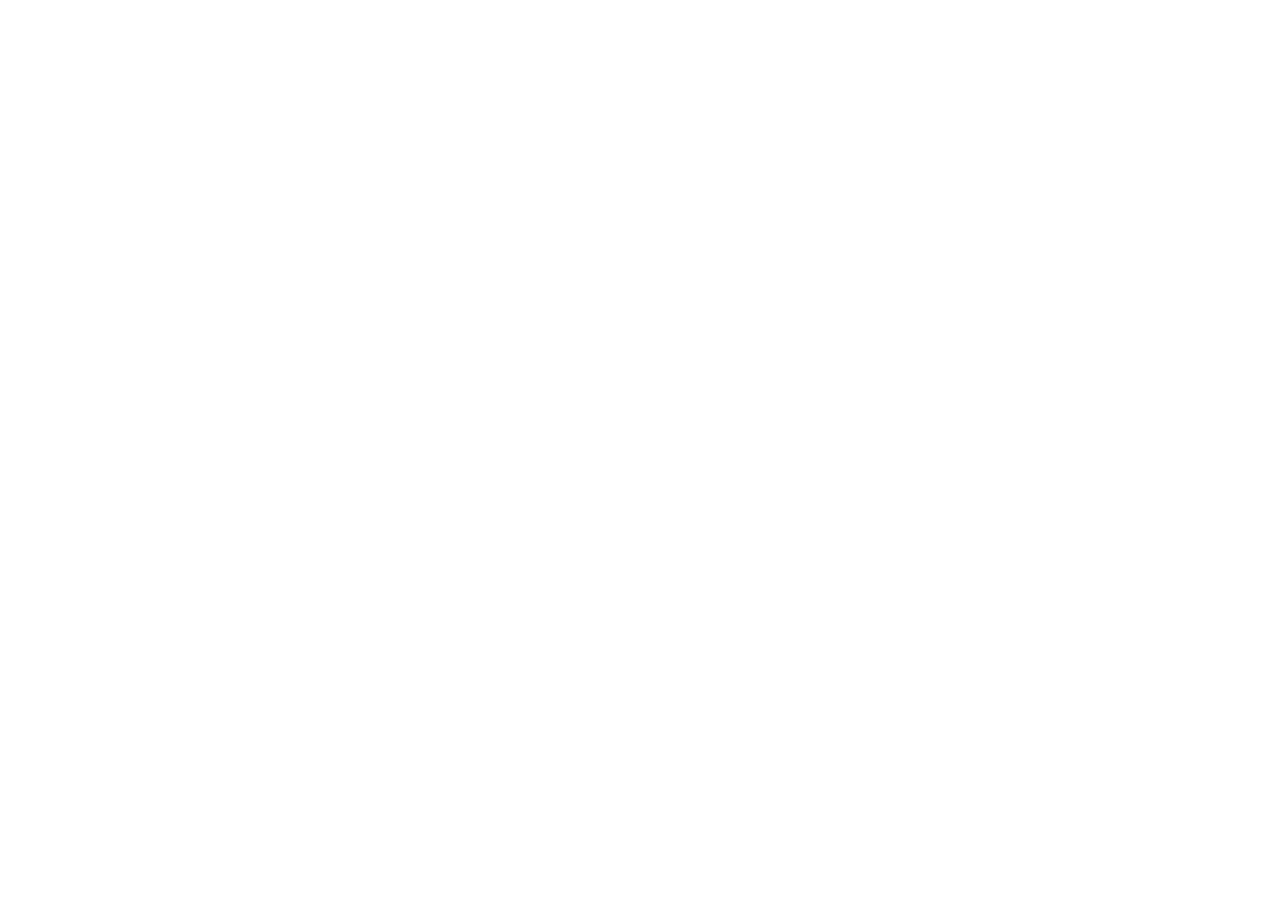
==== commit e3926026: "Update index.html" ====
--- a/index.html
+++ b/index.html
@@ -1,2490 +1,16 @@
 <!DOCTYPE html>
 <html lang="fa" dir="rtl">
 <head>
-<meta charset="UTF-8">
-<meta name="viewport" content="width=device-width, initial-scale=1.0">
-<meta name="theme-color" content="#0b0b0b">
-
-<title>LUNA Jewelry | جواهرات لوکس</title>
-
-<link rel="preconnect" href="https://fonts.googleapis.com">
-<link rel="preconnect" href="https://fonts.gstatic.com" crossorigin>
-<link href="https://fonts.googleapis.com/css2?family=Cormorant+Garamond:wght@400;500;600;700&family=Vazirmatn:wght@300;400;500;600;700&display=swap" rel="stylesheet">
-
-<style>
-
-/* =========================
-   RESET
-========================= */
-
-*{
-    margin:0;
-    padding:0;
-    box-sizing:border-box;
-}
-
-html{
-    scroll-behavior:smooth;
-}
-
-body{
-    background:#080808;
-    color:#f5f1e8;
-    font-family:"Vazirmatn",sans-serif;
-    line-height:1.8;
-    overflow-x:hidden;
-}
-
-button,
-input{
-    font-family:inherit;
-}
-
-button{
-    cursor:pointer;
-}
-
-a{
-    text-decoration:none;
-    color:inherit;
-}
-
-img{
-    max-width:100%;
-}
-
-/* =========================
-   VARIABLES
-========================= */
-
-:root{
-    --gold:#d4af37;
-    --gold-light:#f1d77b;
-    --gold-dark:#96771c;
-    --black:#080808;
-    --black2:#101010;
-    --black3:#171717;
-    --text:#f5f1e8;
-    --muted:#aaa39a;
-    --border:rgba(212,175,55,.22);
-}
-
-/* =========================
-   SCROLLBAR
-========================= */
-
-::-webkit-scrollbar{
-    width:8px;
-}
-
-::-webkit-scrollbar-track{
-    background:#080808;
-}
-
-::-webkit-scrollbar-thumb{
-    background:#66521d;
-    border-radius:10px;
-}
-
-/* =========================
-   HEADER
-========================= */
-
-header{
-    position:fixed;
-    top:0;
-    right:0;
-    left:0;
-    height:78px;
-    background:rgba(8,8,8,.92);
-    backdrop-filter:blur(14px);
-    border-bottom:1px solid rgba(212,175,55,.12);
-    z-index:1000;
-}
-
-.nav{
-    max-width:1250px;
-    height:100%;
-    margin:auto;
-    padding:0 25px;
-    display:flex;
-    align-items:center;
-    justify-content:space-between;
-}
-
-.logo{
-    display:flex;
-    align-items:center;
-    gap:10px;
-}
-
-.logo-diamond{
-    width:15px;
-    height:15px;
-    border:1px solid var(--gold);
-    transform:rotate(45deg);
-    position:relative;
-}
-
-.logo-diamond:after{
-    content:"";
-    position:absolute;
-    inset:3px;
-    border:1px solid rgba(212,175,55,.5);
-}
-
-.logo-text{
-    font-family:"Cormorant Garamond",serif;
-    font-size:32px;
-    letter-spacing:5px;
-    color:var(--gold-light);
-}
-
-.menu{
-    display:flex;
-    align-items:center;
-    gap:28px;
-}
-
-.menu a{
-    color:#ddd6c8;
-    font-size:14px;
-    transition:.3s;
-}
-
-.menu a:hover{
-    color:var(--gold-light);
-}
-
-.header-actions{
-    display:flex;
-    align-items:center;
-    gap:12px;
-}
-
-.icon-btn{
-    width:42px;
-    height:42px;
-    border:1px solid var(--border);
-    background:#101010;
-    color:var(--gold-light);
-    border-radius:50%;
-    display:flex;
-    justify-content:center;
-    align-items:center;
-    position:relative;
-}
-
-.cart-count{
-    position:absolute;
-    top:-4px;
-    left:-3px;
-    min-width:19px;
-    height:19px;
-    background:var(--gold);
-    color:#111;
-    border-radius:50%;
-    font-size:11px;
-    display:none;
-    align-items:center;
-    justify-content:center;
-    font-weight:bold;
-}
-
-/* =========================
-   MOBILE MENU
-========================= */
-
-.mobile-menu-btn{
-    display:none;
-}
-
-/* =========================
-   HERO
-========================= */
-
-.hero{
-    min-height:100vh;
-    display:flex;
-    align-items:center;
-    justify-content:center;
-    position:relative;
-    overflow:hidden;
-    background:
-        radial-gradient(circle at 50% 35%,rgba(212,175,55,.13),transparent 30%),
-        linear-gradient(135deg,#070707,#111,#070707);
-}
-
-.hero:before{
-    content:"";
-    position:absolute;
-    width:500px;
-    height:500px;
-    border:1px solid rgba(212,175,55,.08);
-    border-radius:50%;
-}
-
-.hero:after{
-    content:"";
-    position:absolute;
-    width:700px;
-    height:700px;
-    border:1px solid rgba(212,175,55,.05);
-    border-radius:50%;
-}
-
-.hero-content{
-    position:relative;
-    z-index:2;
-    text-align:center;
-    max-width:850px;
-    padding:100px 20px 60px;
-}
-
-.hero-diamond{
-    width:30px;
-    height:30px;
-    border:1px solid var(--gold);
-    transform:rotate(45deg);
-    margin:0 auto 35px;
-    position:relative;
-}
-
-.hero-diamond:before,
-.hero-diamond:after{
-    content:"";
-    position:absolute;
-    border:1px solid rgba(212,175,55,.45);
-}
-
-.hero-diamond:before{
-    inset:5px;
-}
-
-.hero-diamond:after{
-    inset:10px;
-}
-
-.hero h1{
-    font-family:"Cormorant Garamond",serif;
-    font-size:clamp(80px,15vw,180px);
-    line-height:.8;
-    letter-spacing:14px;
-    font-weight:500;
-    color:#eee5d1;
-    text-shadow:0 0 45px rgba(212,175,55,.12);
-}
-
-.hero-subtitle{
-    margin-top:25px;
-    font-size:16px;
-    letter-spacing:4px;
-    color:var(--gold-light);
-}
-
-.hero-text{
-    max-width:620px;
-    margin:25px auto 35px;
-    color:#aaa39a;
-    font-size:14px;
-}
-
-.hero-buttons{
-    display:flex;
-    justify-content:center;
-    gap:12px;
-    flex-wrap:wrap;
-}
-
-.btn{
-    border:1px solid var(--gold);
-    background:var(--gold);
-    color:#0b0b0b;
-    padding:12px 28px;
-    border-radius:2px;
-    transition:.3s;
-    font-weight:600;
-}
-
-.btn:hover{
-    background:transparent;
-    color:var(--gold-light);
-}
-
-.btn-outline{
-    background:transparent;
-    color:var(--gold-light);
-}
-
-.btn-outline:hover{
-    background:var(--gold);
-    color:#111;
-}
-
-/* =========================
-   SECTIONS
-========================= */
-
-section{
-    padding:100px 20px;
-}
-
-.container{
-    max-width:1200px;
-    margin:auto;
-}
-
-.section-title{
-    text-align:center;
-    margin-bottom:50px;
-}
-
-.eyebrow{
-    color:var(--gold);
-    font-size:12px;
-    letter-spacing:3px;
-    margin-bottom:10px;
-}
-
-.section-title h2{
-    font-family:"Cormorant Garamond",serif;
-    font-size:50px;
-    font-weight:500;
-}
-
-.section-title p{
-    color:var(--muted);
-    font-size:14px;
-    max-width:650px;
-    margin:10px auto;
-}
-
-/* =========================
-   PRODUCTS
-========================= */
-
-.products-section{
-    background:#0b0b0b;
-}
-
-.filters{
-    display:flex;
-    justify-content:center;
-    gap:8px;
-    flex-wrap:wrap;
-    margin-bottom:35px;
-}
-
-.filter{
-    border:1px solid var(--border);
-    background:#101010;
-    color:#bcb5aa;
-    padding:9px 20px;
-    border-radius:2px;
-    transition:.3s;
-}
-
-.filter.active,
-.filter:hover{
-    background:var(--gold);
-    color:#111;
-}
-
-.search-box{
-    max-width:450px;
-    margin:0 auto 35px;
-    position:relative;
-}
-
-.search-box input{
-    width:100%;
-    padding:14px 18px;
-    background:#101010;
-    color:#fff;
-    border:1px solid var(--border);
-    outline:none;
-    border-radius:2px;
-}
-
-.search-box input:focus{
-    border-color:var(--gold);
-}
-
-.product-grid{
-    display:grid;
-    grid-template-columns:repeat(3,1fr);
-    gap:22px;
-}
-
-.product-card{
-    background:#111;
-    border:1px solid rgba(212,175,55,.13);
-    transition:.35s;
-    overflow:hidden;
-    position:relative;
-}
-
-.product-card:hover{
-    transform:translateY(-6px);
-    border-color:rgba(212,175,55,.45);
-    box-shadow:0 15px 45px rgba(0,0,0,.35);
-}
-
-.product-image{
-    height:260px;
-    display:flex;
-    align-items:center;
-    justify-content:center;
-    background:
-        radial-gradient(circle,rgba(212,175,55,.1),transparent 55%),
-        #0c0c0c;
-    font-size:75px;
-}
-
-.product-info{
-    padding:20px;
-}
-
-.product-category{
-    color:var(--gold);
-    font-size:11px;
-}
-
-.product-name{
-    font-family:"Cormorant Garamond",serif;
-    font-size:28px;
-    margin:4px 0;
-}
-
-.product-description{
-    color:#888;
-    font-size:12px;
-    min-height:48px;
-}
-
-.product-bottom{
-    display:flex;
-    align-items:center;
-    justify-content:space-between;
-    margin-top:15px;
-}
-
-.price{
-    color:var(--gold-light);
-    font-weight:600;
-}
-
-.add-cart{
-    border:1px solid var(--border);
-    background:transparent;
-    color:var(--gold-light);
-    padding:8px 13px;
-    font-size:12px;
-    transition:.3s;
-}
-
-.add-cart:hover{
-    background:var(--gold);
-    color:#111;
-}
-
-/* =========================
-   ABOUT
-========================= */
-
-.about{
-    background:
-        linear-gradient(rgba(8,8,8,.94),rgba(8,8,8,.96)),
-        radial-gradient(circle at 80% 50%,rgba(212,175,55,.1),transparent 35%);
-}
-
-.about-grid{
-    display:grid;
-    grid-template-columns:1fr 1fr;
-    gap:70px;
-    align-items:center;
-}
-
-.about-art{
-    min-height:450px;
-    border:1px solid var(--border);
-    display:flex;
-    justify-content:center;
-    align-items:center;
-    position:relative;
-}
-
-.about-art:before,
-.about-art:after{
-    content:"";
-    position:absolute;
-    border:1px solid rgba(212,175,55,.18);
-    border-radius:50%;
-}
-
-.about-art:before{
-    width:300px;
-    height:300px;
-}
-
-.about-art:after{
-    width:220px;
-    height:220px;
-}
-
-.big-luna{
-    font-family:"Cormorant Garamond",serif;
-    font-size:90px;
-    letter-spacing:10px;
-    color:var(--gold);
-    z-index:2;
-}
-
-.about-content h2{
-    font-family:"Cormorant Garamond",serif;
-    font-size:52px;
-    font-weight:500;
-    margin-bottom:20px;
-}
-
-.about-content p{
-    color:#aaa39a;
-    margin-bottom:18px;
-    font-size:14px;
-}
-
-.about-points{
-    display:grid;
-    grid-template-columns:1fr 1fr;
-    gap:12px;
-    margin-top:30px;
-}
-
-.about-point{
-    padding:15px;
-    border:1px solid var(--border);
-    background:#101010;
-}
-
-.about-point strong{
-    display:block;
-    color:var(--gold-light);
-    margin-bottom:3px;
-}
-
-.about-point span{
-    color:#888;
-    font-size:12px;
-}
-
-/* =========================
-   GUIDE
-========================= */
-
-.guide{
-    background:#0c0c0c;
-}
-
-.guide-grid{
-    display:grid;
-    grid-template-columns:repeat(4,1fr);
-    gap:18px;
-}
-
-.guide-card{
-    border:1px solid var(--border);
-    padding:28px 20px;
-    background:#101010;
-    text-align:center;
-    transition:.3s;
-}
-
-.guide-card:hover{
-    transform:translateY(-5px);
-    border-color:var(--gold);
-}
-
-.guide-number{
-    font-family:"Cormorant Garamond",serif;
-    font-size:45px;
-    color:var(--gold);
-}
-
-.guide-card h3{
-    margin:8px 0;
-}
-
-.guide-card p{
-    color:#888;
-    font-size:12px;
-}
-
-/* =========================
-   SUPPORT
-========================= */
-
-.support{
-    background:#080808;
-}
-
-.support-grid{
-    display:grid;
-    grid-template-columns:1fr 1fr;
-    gap:30px;
-}
-
-.faq{
-    border:1px solid var(--border);
-    margin-bottom:10px;
-    background:#101010;
-}
-
-.faq-question{
-    width:100%;
-    padding:17px;
-    background:none;
-    border:0;
-    color:#eee;
-    text-align:right;
-    display:flex;
-    justify-content:space-between;
-    font-size:14px;
-}
-
-.faq-answer{
-    max-height:0;
-    overflow:hidden;
-    transition:.3s;
-    color:#888;
-    font-size:13px;
-    padding:0 17px;
-}
-
-.faq.open .faq-answer{
-    max-height:150px;
-    padding:0 17px 17px;
-}
-
-.contact-box{
-    border:1px solid var(--border);
-    padding:30px;
-    background:#101010;
-}
-
-.contact-item{
-    padding:18px 0;
-    border-bottom:1px solid rgba(255,255,255,.06);
-}
-
-.contact-item:last-child{
-    border-bottom:0;
-}
-
-.contact-label{
-    color:var(--gold);
-    font-size:12px;
-}
-
-.contact-value{
-    color:#eee;
-    margin-top:3px;
-}
-
-/* =========================
-   NEWSLETTER
-========================= */
-
-.newsletter{
-    background:
-        radial-gradient(circle at center,rgba(212,175,55,.1),transparent 40%),
-        #0d0d0d;
-    text-align:center;
-}
-
-.newsletter-form{
-    max-width:550px;
-    margin:25px auto 0;
-    display:flex;
-}
-
-.newsletter-form input{
-    flex:1;
-    padding:14px;
-    background:#111;
-    border:1px solid var(--border);
-    color:#fff;
-    outline:none;
-}
-
-.newsletter-form button{
-    padding:0 25px;
-    background:var(--gold);
-    border:1px solid var(--gold);
-}
-
-/* =========================
-   FOOTER
-========================= */
-
-footer{
-    padding:55px 20px 25px;
-    background:#050505;
-    border-top:1px solid rgba(212,175,55,.12);
-}
-
-.footer-grid{
-    max-width:1200px;
-    margin:auto;
-    display:grid;
-    grid-template-columns:2fr 1fr 1fr 1fr;
-    gap:40px;
-}
-
-.footer-logo{
-    font-family:"Cormorant Garamond",serif;
-    font-size:38px;
-    letter-spacing:6px;
-    color:var(--gold);
-}
-
-.footer-description{
-    color:#777;
-    font-size:12px;
-    max-width:350px;
-    margin-top:12px;
-}
-
-.footer-col h4{
-    color:#eee;
-    margin-bottom:12px;
-}
-
-.footer-col a{
-    display:block;
-    color:#777;
-    font-size:12px;
-    margin:8px 0;
-}
-
-.footer-col a:hover{
-    color:var(--gold);
-}
-
-.copyright{
-    max-width:1200px;
-    margin:45px auto 0;
-    padding-top:20px;
-    border-top:1px solid rgba(255,255,255,.06);
-    text-align:center;
-    color:#555;
-    font-size:11px;
-}
-
-/* =========================
-   CART DRAWER
-========================= */
-
-.overlay{
-    position:fixed;
-    inset:0;
-    background:rgba(0,0,0,.7);
-    z-index:1998;
-    display:none;
-}
-
-.overlay.active{
-    display:block;
-}
-
-.cart-drawer{
-    position:fixed;
-    top:0;
-    left:-430px;
-    width:420px;
-    max-width:92%;
-    height:100vh;
-    background:#0d0d0d;
-    border-right:1px solid var(--border);
-    z-index:1999;
-    transition:.35s;
-    display:flex;
-    flex-direction:column;
-}
-
-.cart-drawer.open{
-    left:0;
-}
-
-.cart-head{
-    padding:25px;
-    border-bottom:1px solid var(--border);
-    display:flex;
-    align-items:center;
-    justify-content:space-between;
-}
-
-.cart-head h3{
-    font-family:"Cormorant Garamond",serif;
-    font-size:30px;
-}
-
-.close-cart{
-    background:none;
-    border:0;
-    color:#aaa;
-    font-size:24px;
-}
-
-.cart-items{
-    flex:1;
-    overflow:auto;
-    padding:20px;
-}
-
-.empty-cart{
-    text-align:center;
-    color:#777;
-    margin-top:100px;
-}
-
-.cart-item{
-    display:flex;
-    gap:12px;
-    padding:15px 0;
-    border-bottom:1px solid rgba(255,255,255,.06);
-}
-
-.cart-item-image{
-    width:70px;
-    height:70px;
-    background:#151515;
-    display:flex;
-    justify-content:center;
-    align-items:center;
-    font-size:30px;
-}
-
-.cart-item-info{
-    flex:1;
-}
-
-.cart-item-name{
-    color:#eee;
-}
-
-.cart-item-price{
-    color:var(--gold);
-    font-size:12px;
-}
-
-.qty{
-    display:flex;
-    align-items:center;
-    gap:7px;
-    margin-top:7px;
-}
-
-.qty button{
-    width:24px;
-    height:24px;
-    background:#191919;
-    border:1px solid var(--border);
-    color:var(--gold);
-}
-
-.remove{
-    color:#777;
-    background:none;
-    border:0;
-    font-size:11px;
-}
-
-.cart-footer{
-    padding:20px;
-    border-top:1px solid var(--border);
-}
-
-.total{
-    display:flex;
-    justify-content:space-between;
-    margin-bottom:15px;
-}
-
-.total strong{
-    color:var(--gold-light);
-}
-
-/* =========================
-   TOAST
-========================= */
-
-.toast{
-    position:fixed;
-    bottom:25px;
-    right:25px;
-    background:#151515;
-    border:1px solid var(--gold);
-    color:#eee;
-    padding:13px 20px;
-    z-index:3000;
-    transform:translateY(100px);
-    opacity:0;
-    transition:.3s;
-    font-size:13px;
-}
-
-.toast.show{
-    transform:translateY(0);
-    opacity:1;
-}
-
-/* =========================
-   MODAL
-========================= */
-
-.modal{
-    position:fixed;
-    inset:0;
-    background:rgba(0,0,0,.82);
-    z-index:2500;
-    display:none;
-    align-items:center;
-    justify-content:center;
-    padding:20px;
-}
-
-.modal.active{
-    display:flex;
-}
-
-.modal-box{
-    width:500px;
-    max-width:100%;
-    background:#111;
-    border:1px solid var(--border);
-    padding:35px;
-    position:relative;
-}
-
-.modal-close{
-    position:absolute;
-    left:15px;
-    top:10px;
-    background:none;
-    border:0;
-    color:#999;
-    font-size:24px;
-}
-
-.modal-box h3{
-    font-family:"Cormorant Garamond",serif;
-    font-size:35px;
-    color:var(--gold);
-    margin-bottom:15px;
-}
-
-.checkout-input{
-    width:100%;
-    background:#0b0b0b;
-    color:#fff;
-    border:1px solid var(--border);
-    padding:12px;
-    margin:7px 0;
-    outline:none;
-}
-
-.checkout-input:focus{
-    border-color:var(--gold);
-}
-
-.checkout-summary{
-    margin:15px 0;
-    padding:15px;
-    background:#0b0b0b;
-}
-
-/* =========================
-   RESPONSIVE
-========================= */
-
-@media(max-width:900px){
-
-    .menu{
-        display:none;
-    }
-
-    .mobile-menu-btn{
-        display:flex;
-        width:42px;
-        height:42px;
-        border:1px solid var(--border);
-        background:#101010;
-        color:var(--gold);
-        align-items:center;
-        justify-content:center;
-    }
-
-    .nav.mobile-open .menu{
-        position:absolute;
-        top:78px;
-        right:0;
-        left:0;
-        display:flex;
-        flex-direction:column;
-        gap:0;
-        background:#0c0c0c;
-        border-bottom:1px solid var(--border);
-    }
-
-    .nav.mobile-open .menu a{
-        width:100%;
-        padding:15px 25px;
-        border-bottom:1px solid rgba(255,255,255,.05);
-    }
-
-    .product-grid{
-        grid-template-columns:repeat(2,1fr);
-    }
-
-    .about-grid,
-    .support-grid{
-        grid-template-columns:1fr;
-    }
-
-    .guide-grid{
-        grid-template-columns:repeat(2,1fr);
-    }
-
-    .footer-grid{
-        grid-template-columns:1fr 1fr;
-    }
-}
-
-@media(max-width:600px){
-
-    header{
-        height:68px;
-    }
-
-    .nav{
-        padding:0 15px;
-    }
-
-    .logo-text{
-        font-size:27px;
-    }
-
-    .hero-content{
-        padding-top:110px;
-    }
-
-    .hero h1{
-        font-size:72px;
-        letter-spacing:7px;
-    }
-
-    .hero-subtitle{
-        font-size:12px;
-        letter-spacing:2px;
-    }
-
-    section{
-        padding:75px 15px;
-    }
-
-    .section-title h2{
-        font-size:40px;
-    }
-
-    .product-grid{
-        grid-template-columns:1fr;
-    }
-
-    .guide-grid{
-        grid-template-columns:1fr;
-    }
-
-    .about-points{
-        grid-template-columns:1fr;
-    }
-
-    .about-art{
-        min-height:320px;
-    }
-
-    .big-luna{
-        font-size:65px;
-    }
-
-    .footer-grid{
-        grid-template-columns:1fr;
-    }
-
-    .newsletter-form{
-        flex-direction:column;
-        gap:8px;
-    }
-
-    .newsletter-form button{
-        padding:13px;
-    }
-
-    .cart-drawer{
-        width:92%;
-    }
-}
-
-</style>
+  <meta charset="UTF-8">
+  <meta name="viewport" content="width=device-width, initial-scale=1.0">
+  <title>LUNA | Jewelry</title>
+  <link rel="stylesheet" href="css/style.css">
 </head>
 
-<body>
+<body data-page="home">
 
-<!-- =========================
-     HEADER
-========================= -->
+<div id="app"></div>
 
-<header>
-
-<nav class="nav" id="nav">
-
-    <a href="#home" class="logo">
-        <span class="logo-diamond"></span>
-        <span class="logo-text">LUNA</span>
-    </a>
-
-    <div class="menu">
-
-        <a href="#home">خانه</a>
-        <a href="#products">محصولات</a>
-        <a href="#about">درباره ما</a>
-        <a href="#guide">راهنمای خرید</a>
-        <a href="#support">پشتیبانی</a>
-
-    </div>
-
-    <div class="header-actions">
-
-        <button class="icon-btn" onclick="openCart()" aria-label="سبد خرید">
-            🛒
-            <span class="cart-count" id="cartCount">0</span>
-        </button>
-
-        <button class="mobile-menu-btn" onclick="toggleMobileMenu()">
-            ☰
-        </button>
-
-    </div>
-
-</nav>
-
-</header>
-
-
-<!-- =========================
-     HERO
-========================= -->
-
-<main>
-
-<section class="hero" id="home">
-
-    <div class="hero-content">
-
-        <div class="hero-diamond"></div>
-
-        <h1>LUNA</h1>
-
-        <div class="hero-subtitle">
-            JEWELRY • ELEGANCE • TIMELESS BEAUTY
-        </div>
-
-        <p class="hero-text">
-            جایی که ظرافت، اصالت و زیبایی ماندگار در کنار یکدیگر قرار می‌گیرند.
-            مجموعه‌ای از جواهرات برای کسانی که خاص بودن را انتخاب می‌کنند.
-        </p>
-
-        <div class="hero-buttons">
-
-            <a href="#products" class="btn">
-                مشاهده محصولات
-            </a>
-
-            <a href="#about" class="btn btn-outline">
-                داستان LUNA
-            </a>
-
-        </div>
-
-    </div>
-
-</section>
-
-
-<!-- =========================
-     PRODUCTS
-========================= -->
-
-<section class="products-section" id="products">
-
-<div class="container">
-
-<div class="section-title">
-
-    <div class="eyebrow">LUNA COLLECTION</div>
-
-    <h2>مجموعه جواهرات</h2>
-
-    <p>
-        انتخابی از طراحی‌های ظریف و لوکس LUNA
-    </p>
-
-</div>
-
-
-<div class="search-box">
-
-    <input
-        type="text"
-        id="searchInput"
-        placeholder="جستجوی محصول..."
-        oninput="renderProducts()"
-    >
-
-</div>
-
-
-<div class="filters">
-
-    <button class="filter active" data-category="all" onclick="filterProducts('all',this)">
-        همه
-    </button>
-
-    <button class="filter" data-category="ring" onclick="filterProducts('ring',this)">
-        انگشتر
-    </button>
-
-    <button class="filter" data-category="necklace" onclick="filterProducts('necklace',this)">
-        گردنبند
-    </button>
-
-    <button class="filter" data-category="earring" onclick="filterProducts('earring',this)">
-        گوشواره
-    </button>
-
-</div>
-
-
-<div class="product-grid" id="productGrid"></div>
-
-</div>
-
-</section>
-
-
-<!-- =========================
-     ABOUT
-========================= -->
-
-<section class="about" id="about">
-
-<div class="container">
-
-<div class="about-grid">
-
-    <div class="about-art">
-
-        <div class="big-luna">
-            LUNA
-        </div>
-
-    </div>
-
-
-    <div class="about-content">
-
-        <div class="eyebrow">
-            ABOUT LUNA
-        </div>
-
-        <h2>
-            زیبایی که ماندگار می‌شود
-        </h2>
-
-        <p>
-            LUNA با الهام از زیبایی آرام و درخشان ماه شکل گرفته است.
-            هدف ما خلق جواهراتی است که تنها یک اکسسوری نباشند،
-            بلکه بخشی از داستان شخصی شما باشند.
-        </p>
-
-        <p>
-            در طراحی‌های LUNA، ظرافت، سادگی و حس لوکس بودن در کنار
-            یکدیگر قرار گرفته‌اند تا محصولی کلاسیک و ماندگار شکل بگیرد.
-        </p>
-
-
-        <div class="about-points">
-
-            <div class="about-point">
-                <strong>ظرافت</strong>
-                <span>طراحی با جزئیات دقیق</span>
-            </div>
-
-            <div class="about-point">
-                <strong>اصالت</strong>
-                <span>هویت خاص LUNA</span>
-            </div>
-
-            <div class="about-point">
-                <strong>ماندگاری</strong>
-                <span>زیبایی فراتر از زمان</span>
-            </div>
-
-            <div class="about-point">
-                <strong>خاص بودن</strong>
-                <span>برای لحظه‌های خاص شما</span>
-            </div>
-
-        </div>
-
-    </div>
-
-</div>
-
-</div>
-
-</section>
-
-
-<!-- =========================
-     GUIDE
-========================= -->
-
-<section class="guide" id="guide">
-
-<div class="container">
-
-<div class="section-title">
-
-    <div class="eyebrow">SHOPPING GUIDE</div>
-
-    <h2>راهنمای خرید</h2>
-
-    <p>
-        خرید از LUNA ساده و سریع است.
-    </p>
-
-</div>
-
-
-<div class="guide-grid">
-
-    <div class="guide-card">
-
-        <div class="guide-number">01</div>
-
-        <h3>انتخاب محصول</h3>
-
-        <p>
-            محصول موردنظر خود را از میان مجموعه LUNA انتخاب کنید.
-        </p>
-
-    </div>
-
-
-    <div class="guide-card">
-
-        <div class="guide-number">02</div>
-
-        <h3>افزودن به سبد</h3>
-
-        <p>
-            محصول را به سبد خرید اضافه کنید و تعداد آن را مشخص کنید.
-        </p>
-
-    </div>
-
-
-    <div class="guide-card">
-
-        <div class="guide-number">03</div>
-
-        <h3>ثبت سفارش</h3>
-
-        <p>
-            اطلاعات تماس و آدرس خود را وارد کنید.
-        </p>
-
-    </div>
-
-
-    <div class="guide-card">
-
-        <div class="guide-number">04</div>
-
-        <h3>دریافت سفارش</h3>
-
-        <p>
-            سفارش شما پس از تأیید برای ارسال آماده می‌شود.
-        </p>
-
-    </div>
-
-</div>
-
-</div>
-
-</section>
-
-
-<!-- =========================
-     SUPPORT
-========================= -->
-
-<section class="support" id="support">
-
-<div class="container">
-
-<div class="section-title">
-
-    <div class="eyebrow">SUPPORT</div>
-
-    <h2>پشتیبانی</h2>
-
-    <p>
-        پاسخ پرسش‌های متداول و راه‌های ارتباط با LUNA
-    </p>
-
-</div>
-
-
-<div class="support-grid">
-
-<div>
-
-    <div class="faq">
-
-        <button class="faq-question" onclick="toggleFaq(this)">
-            آیا امکان تعویض محصول وجود دارد؟
-            <span>+</span>
-        </button>
-
-        <div class="faq-answer">
-            برای شرایط تعویض و خدمات پس از فروش می‌توانید با پشتیبانی LUNA تماس بگیرید.
-        </div>
-
-    </div>
-
-
-    <div class="faq">
-
-        <button class="faq-question" onclick="toggleFaq(this)">
-            چطور سفارشم را ثبت کنم؟
-            <span>+</span>
-        </button>
-
-        <div class="faq-answer">
-            محصول موردنظر را انتخاب کرده و پس از افزودن به سبد، مراحل ثبت سفارش را انجام دهید.
-        </div>
-
-    </div>
-
-
-    <div class="faq">
-
-        <button class="faq-question" onclick="toggleFaq(this)">
-            آیا محصولات بسته‌بندی هدیه دارند؟
-            <span>+</span>
-        </button>
-
-        <div class="faq-answer">
-            برای اطلاع از بسته‌بندی هدیه و شرایط آن با پشتیبانی تماس بگیرید.
-        </div>
-
-    </div>
-
-
-    <div class="faq">
-
-        <button class="faq-question" onclick="toggleFaq(this)">
-            چگونه با LUNA تماس بگیرم؟
-            <span>+</span>
-        </button>
-
-        <div class="faq-answer">
-            می‌توانید از طریق شماره تماس یا صفحه اینستاگرام با ما در ارتباط باشید.
-        </div>
-
-    </div>
-
-</div>
-
-
-<div class="contact-box">
-
-    <h3 style="font-family:'Cormorant Garamond';font-size:32px;color:#d4af37;margin-bottom:15px;">
-        Contact LUNA
-    </h3>
-
-
-    <div class="contact-item">
-
-        <div class="contact-label">
-            تلفن
-        </div>
-
-        <div class="contact-value">
-            09026543241
-        </div>
-
-    </div>
-
-
-    <div class="contact-item">
-
-        <div class="contact-label">
-            Instagram
-        </div>
-
-        <div class="contact-value">
-            @luna.jewelry
-        </div>
-
-    </div>
-
-
-    <div class="contact-item">
-
-        <div class="contact-label">
-            ساعات پاسخگویی
-        </div>
-
-        <div class="contact-value">
-            هر روز — 10:00 تا 20:00
-        </div>
-
-    </div>
-
-</div>
-
-</div>
-
-</div>
-
-</section>
-
-
-<!-- =========================
-     NEWSLETTER
-========================= -->
-
-<section class="newsletter">
-
-<div class="container">
-
-<div class="section-title">
-
-    <div class="eyebrow">LUNA NEWS</div>
-
-    <h2>همراه LUNA باشید</h2>
-
-    <p>
-        برای اطلاع از مجموعه‌های جدید و خبرهای LUNA ایمیل خود را وارد کنید.
-    </p>
-
-</div>
-
-
-<form class="newsletter-form" onsubmit="subscribe(event)">
-
-    <input
-        type="email"
-        required
-        placeholder="ایمیل شما..."
-    >
-
-    <button type="submit">
-        عضویت
-    </button>
-
-</form>
-
-</div>
-
-</section>
-
-</main>
-
-
-<!-- =========================
-     FOOTER
-========================= -->
-
-<footer>
-
-<div class="footer-grid">
-
-    <div>
-
-        <div class="footer-logo">
-            LUNA
-        </div>
-
-        <p class="footer-description">
-            جواهراتی برای درخشش لحظه‌هایی که ارزش ماندگار شدن دارند.
-        </p>
-
-    </div>
-
-
-    <div class="footer-col">
-
-        <h4>دسترسی سریع</h4>
-
-        <a href="#home">خانه</a>
-        <a href="#products">محصولات</a>
-        <a href="#about">درباره ما</a>
-
-    </div>
-
-
-    <div class="footer-col">
-
-        <h4>خدمات</h4>
-
-        <a href="#guide">راهنمای خرید</a>
-        <a href="#support">پشتیبانی</a>
-        <a href="#" onclick="openCart();return false;">سبد خرید</a>
-
-    </div>
-
-
-    <div class="footer-col">
-
-        <h4>ارتباط</h4>
-
-        <a href="tel:09026543241">09026543241</a>
-        <a href="https://instagram.com/luna.jewelry" target="_blank">
-            Instagram
-        </a>
-
-    </div>
-
-</div>
-
-
-<div class="copyright">
-    © 2026 LUNA Jewelry — All Rights Reserved
-</div>
-
-</footer>
-
-
-<!-- =========================
-     CART
-========================= -->
-
-<div class="overlay" id="overlay" onclick="closeCart()"></div>
-
-
-<aside class="cart-drawer" id="cartDrawer">
-
-    <div class="cart-head">
-
-        <h3>سبد خرید</h3>
-
-        <button class="close-cart" onclick="closeCart()">
-            ×
-        </button>
-
-    </div>
-
-
-    <div class="cart-items" id="cartItems"></div>
-
-
-    <div class="cart-footer">
-
-        <div class="total">
-
-            <span>
-                مجموع:
-            </span>
-
-            <strong id="cartTotal">
-                ۰ تومان
-            </strong>
-
-        </div>
-
-        <button class="btn" style="width:100%;" onclick="openCheckout()">
-            ادامه و ثبت سفارش
-        </button>
-
-    </div>
-
-</aside>
-
-
-<!-- =========================
-     CHECKOUT MODAL
-========================= -->
-
-<div class="modal" id="checkoutModal">
-
-<div class="modal-box">
-
-    <button class="modal-close" onclick="closeCheckout()">
-        ×
-    </button>
-
-    <h3>
-        ثبت سفارش
-    </h3>
-
-    <p style="color:#888;font-size:12px;">
-        اطلاعات خود را وارد کنید.
-    </p>
-
-
-    <input
-        class="checkout-input"
-        id="customerName"
-        placeholder="نام و نام خانوادگی"
-    >
-
-
-    <input
-        class="checkout-input"
-        id="customerPhone"
-        placeholder="شماره تماس"
-    >
-
-
-    <textarea
-        class="checkout-input"
-        id="customerAddress"
-        rows="4"
-        placeholder="آدرس"
-    ></textarea>
-
-
-    <div class="checkout-summary">
-
-        <div class="total">
-
-            <span>
-                مبلغ سفارش
-            </span>
-
-            <strong id="checkoutTotal">
-                ۰ تومان
-            </strong>
-
-        </div>
-
-    </div>
-
-
-    <button class="btn" style="width:100%;" onclick="submitOrder()">
-        تأیید سفارش
-    </button>
-
-</div>
-
-</div>
-
-
-<!-- =========================
-     TOAST
-========================= -->
-
-<div class="toast" id="toast"></div>
-
-
-<script>
-
-/* =========================================
-   PRODUCT DATA
-========================================= */
-
-const products = [
-
-{
-    id:1,
-    name:"Halo Ring",
-    category:"ring",
-    categoryFa:"انگشتر",
-    price:4850000,
-    icon:"💍",
-    description:"انگشتری ظریف با طراحی کلاسیک و درخشان."
-},
-
-{
-    id:2,
-    name:"Luna Pendant",
-    category:"necklace",
-    categoryFa:"گردنبند",
-    price:6200000,
-    icon:"📿",
-    description:"گردنبند ظریف با الهام از نور ماه."
-},
-
-{
-    id:3,
-    name:"Élan Earrings",
-    category:"earring",
-    categoryFa:"گوشواره",
-    price:3950000,
-    icon:"✨",
-    description:"گوشواره‌ای مینیمال برای استایل‌های خاص."
-},
-
-{
-    id:4,
-    name:"Solitaire",
-    category:"ring",
-    categoryFa:"انگشتر",
-    price:7400000,
-    icon:"💎",
-    description:"طراحی کلاسیک و ماندگار LUNA."
-},
-
-{
-    id:5,
-    name:"Celeste Chain",
-    category:"necklace",
-    categoryFa:"گردنبند",
-    price:5650000,
-    icon:"🔗",
-    description:"زنجیر ظریف با ظاهر لوکس و مدرن."
-},
-
-{
-    id:6,
-    name:"Nova Drop",
-    category:"earring",
-    categoryFa:"گوشواره",
-    price:4300000,
-    icon:"💫",
-    description:"گوشواره‌ای ظریف با فرم الهام‌گرفته از ستاره."
-}
-
-];
-
-
-/* =========================================
-   STATE
-========================================= */
-
-let activeCategory = "all";
-
-let cart = JSON.parse(
-    localStorage.getItem("lunaCart") || "[]"
-);
-
-
-/* =========================================
-   FORMAT PRICE
-========================================= */
-
-function formatPrice(number){
-
-    return number
-        .toLocaleString("fa-IR") + " تومان";
-
-}
-
-
-/* =========================================
-   RENDER PRODUCTS
-========================================= */
-
-function renderProducts(){
-
-    const grid = document.getElementById("productGrid");
-
-    const search =
-        document.getElementById("searchInput").value
-        .trim()
-        .toLowerCase();
-
-
-    let filtered = products.filter(product => {
-
-        const categoryMatch =
-            activeCategory === "all" ||
-            product.category === activeCategory;
-
-        const searchMatch =
-            product.name.toLowerCase().includes(search) ||
-            product.description.toLowerCase().includes(search);
-
-        return categoryMatch && searchMatch;
-
-    });
-
-
-    if(filtered.length === 0){
-
-        grid.innerHTML = `
-            <div style="
-                grid-column:1/-1;
-                text-align:center;
-                color:#777;
-                padding:50px;
-            ">
-                محصولی پیدا نشد.
-            </div>
-        `;
-
-        return;
-    }
-
-
-    grid.innerHTML = filtered.map(product => `
-
-        <article class="product-card">
-
-            <div class="product-image">
-                ${product.icon}
-            </div>
-
-            <div class="product-info">
-
-                <div class="product-category">
-                    ${product.categoryFa}
-                </div>
-
-                <div class="product-name">
-                    ${product.name}
-                </div>
-
-                <div class="product-description">
-                    ${product.description}
-                </div>
-
-                <div class="product-bottom">
-
-                    <div class="price">
-                        ${formatPrice(product.price)}
-                    </div>
-
-                    <button
-                        class="add-cart"
-                        onclick="addToCart(${product.id})"
-                    >
-                        افزودن به سبد
-                    </button>
-
-                </div>
-
-            </div>
-
-        </article>
-
-    `).join("");
-
-}
-
-
-/* =========================================
-   FILTER
-========================================= */
-
-function filterProducts(category, button){
-
-    activeCategory = category;
-
-    document
-        .querySelectorAll(".filter")
-        .forEach(btn => btn.classList.remove("active"));
-
-    button.classList.add("active");
-
-    renderProducts();
-
-}
-
-
-/* =========================================
-   ADD TO CART
-========================================= */
-
-function addToCart(id){
-
-    const product = products.find(p => p.id === id);
-
-    if(!product) return;
-
-
-    const existing = cart.find(item => item.id === id);
-
-
-    if(existing){
-
-        existing.qty++;
-
-    }else{
-
-        cart.push({
-            id:product.id,
-            qty:1
-        });
-
-    }
-
-
-    saveCart();
-
-    updateCartUI();
-
-    showToast(
-        product.name + " به سبد خرید اضافه شد."
-    );
-
-}
-
-
-/* =========================================
-   SAVE CART
-========================================= */
-
-function saveCart(){
-
-    localStorage.setItem(
-        "lunaCart",
-        JSON.stringify(cart)
-    );
-
-}
-
-
-/* =========================================
-   CART UI
-========================================= */
-
-function updateCartUI(){
-
-    const container =
-        document.getElementById("cartItems");
-
-    const count =
-        document.getElementById("cartCount");
-
-    const totalElement =
-        document.getElementById("cartTotal");
-
-
-    const totalQty =
-        cart.reduce(
-            (sum,item) => sum + item.qty,
-            0
-        );
-
-
-    count.textContent =
-        totalQty.toLocaleString("fa-IR");
-
-    count.style.display =
-        totalQty > 0 ? "flex" : "none";
-
-
-    if(cart.length === 0){
-
-        container.innerHTML = `
-            <div class="empty-cart">
-                سبد خرید شما خالی است.
-            </div>
-        `;
-
-        totalElement.textContent =
-            "۰ تومان";
-
-        return;
-    }
-
-
-    let total = 0;
-
-
-    container.innerHTML = cart.map(item => {
-
-        const product =
-            products.find(p => p.id === item.id);
-
-        if(!product) return "";
-
-        total += product.price * item.qty;
-
-
-        return `
-
-            <div class="cart-item">
-
-                <div class="cart-item-image">
-                    ${product.icon}
-                </div>
-
-                <div class="cart-item-info">
-
-                    <div class="cart-item-name">
-                        ${product.name}
-                    </div>
-
-                    <div class="cart-item-price">
-                        ${formatPrice(product.price)}
-                    </div>
-
-                    <div class="qty">
-
-                        <button
-                            onclick="changeQty(${product.id},1)"
-                        >
-                            +
-                        </button>
-
-                        <span>
-                            ${item.qty}
-                        </span>
-
-                        <button
-                            onclick="changeQty(${product.id},-1)"
-                        >
-                            −
-                        </button>
-
-                        <button
-                            class="remove"
-                            onclick="removeFromCart(${product.id})"
-                        >
-                            حذف
-                        </button>
-
-                    </div>
-
-                </div>
-
-            </div>
-
-        `;
-
-    }).join("");
-
-
-    totalElement.textContent =
-        formatPrice(total);
-
-}
-
-
-/* =========================================
-   CHANGE QTY
-========================================= */
-
-function changeQty(id, change){
-
-    const item =
-        cart.find(item => item.id === id);
-
-    if(!item) return;
-
-
-    item.qty += change;
-
-
-    if(item.qty <= 0){
-
-        cart =
-            cart.filter(item => item.id !== id);
-
-    }
-
-
-    saveCart();
-
-    updateCartUI();
-
-}
-
-
-/* =========================================
-   REMOVE
-========================================= */
-
-function removeFromCart(id){
-
-    cart =
-        cart.filter(item => item.id !== id);
-
-    saveCart();
-
-    updateCartUI();
-
-}
-
-
-/* =========================================
-   OPEN CART
-========================================= */
-
-function openCart(){
-
-    document
-        .getElementById("cartDrawer")
-        .classList.add("open");
-
-    document
-        .getElementById("overlay")
-        .classList.add("active");
-
-    updateCartUI();
-
-}
-
-
-/* =========================================
-   CLOSE CART
-========================================= */
-
-function closeCart(){
-
-    document
-        .getElementById("cartDrawer")
-        .classList.remove("open");
-
-    document
-        .getElementById("overlay")
-        .classList.remove("active");
-
-}
-
-
-/* =========================================
-   CHECKOUT
-========================================= */
-
-function openCheckout(){
-
-    if(cart.length === 0){
-
-        showToast(
-            "سبد خرید شما خالی است."
-        );
-
-        return;
-
-    }
-
-
-    closeCart();
-
-    document
-        .getElementById("checkoutModal")
-        .classList.add("active");
-
-
-    let total = 0;
-
-
-    cart.forEach(item => {
-
-        const product =
-            products.find(p => p.id === item.id);
-
-        if(product){
-
-            total +=
-                product.price * item.qty;
-
-        }
-
-    });
-
-
-    document
-        .getElementById("checkoutTotal")
-        .textContent =
-        formatPrice(total);
-
-}
-
-
-function closeCheckout(){
-
-    document
-        .getElementById("checkoutModal")
-        .classList.remove("active");
-
-}
-
-
-/* =========================================
-   SUBMIT ORDER
-========================================= */
-
-function submitOrder(){
-
-    const name =
-        document.getElementById("customerName").value.trim();
-
-    const phone =
-        document.getElementById("customerPhone").value.trim();
-
-    const address =
-        document.getElementById("customerAddress").value.trim();
-
-
-    if(!name || !phone || !address){
-
-        showToast(
-            "لطفاً تمام اطلاعات را وارد کنید."
-        );
-
-        return;
-
-    }
-
-
-    /*
-       این بخش فعلاً شبیه‌سازی ثبت سفارش است.
-       برای پرداخت واقعی باید درگاه پرداخت و
-       بک‌اند به سایت اضافه شود.
-    */
-
-
-    closeCheckout();
-
-
-    cart = [];
-
-    saveCart();
-
-    updateCartUI();
-
-
-    showToast(
-        "سفارش شما با موفقیت ثبت شد."
-    );
-
-
-    document.getElementById("customerName").value = "";
-    document.getElementById("customerPhone").value = "";
-    document.getElementById("customerAddress").value = "";
-
-}
-
-
-/* =========================================
-   FAQ
-========================================= */
-
-function toggleFaq(button){
-
-    const faq =
-        button.parentElement;
-
-    faq.classList.toggle("open");
-
-
-    const sign =
-        button.querySelector("span");
-
-    sign.textContent =
-        faq.classList.contains("open")
-        ? "−"
-        : "+";
-
-}
-
-
-/* =========================================
-   MOBILE MENU
-========================================= */
-
-function toggleMobileMenu(){
-
-    document
-        .getElementById("nav")
-        .classList.toggle("mobile-open");
-
-}
-
-
-/* =========================================
-   NEWSLETTER
-========================================= */
-
-function subscribe(event){
-
-    event.preventDefault();
-
-    showToast(
-        "ایمیل شما با موفقیت ثبت شد."
-    );
-
-    event.target.reset();
-
-}
-
-
-/* =========================================
-   TOAST
-========================================= */
-
-let toastTimer;
-
-function showToast(message){
-
-    const toast =
-        document.getElementById("toast");
-
-    toast.textContent =
-        message;
-
-    toast.classList.add("show");
-
-
-    clearTimeout(toastTimer);
-
-
-    toastTimer =
-        setTimeout(() => {
-
-            toast.classList.remove("show");
-
-        },3000);
-
-}
-
-
-/* =========================================
-   MOBILE MENU CLOSE AFTER CLICK
-========================================= */
-
-document
-    .querySelectorAll(".menu a")
-    .forEach(link => {
-
-        link.addEventListener("click", () => {
-
-            document
-                .getElementById("nav")
-                .classList.remove("mobile-open");
-
-        });
-
-    });
-
-
-/* =========================================
-   INIT
-========================================= */
-
-renderProducts();
-
-updateCartUI();
-
-</script>
-
+<script src="js/script.js"></script>
 </body>
 </html>
